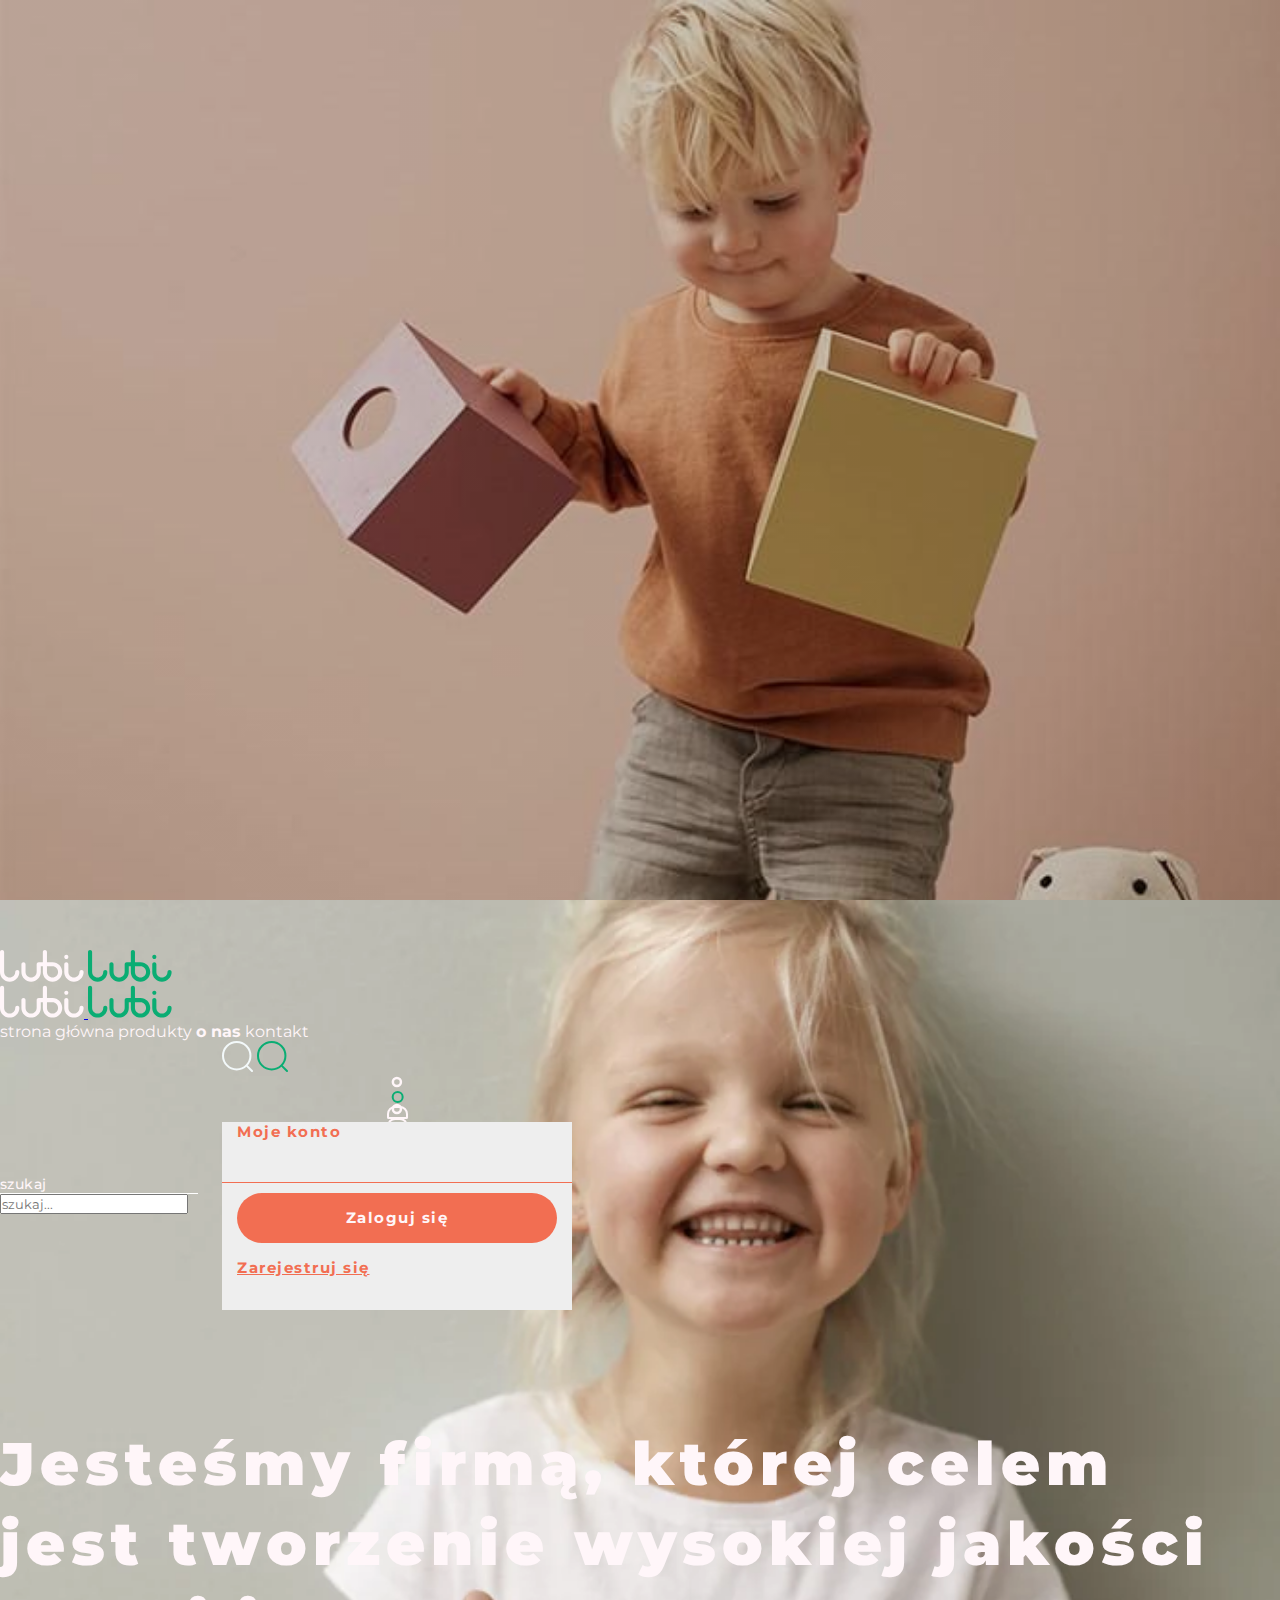
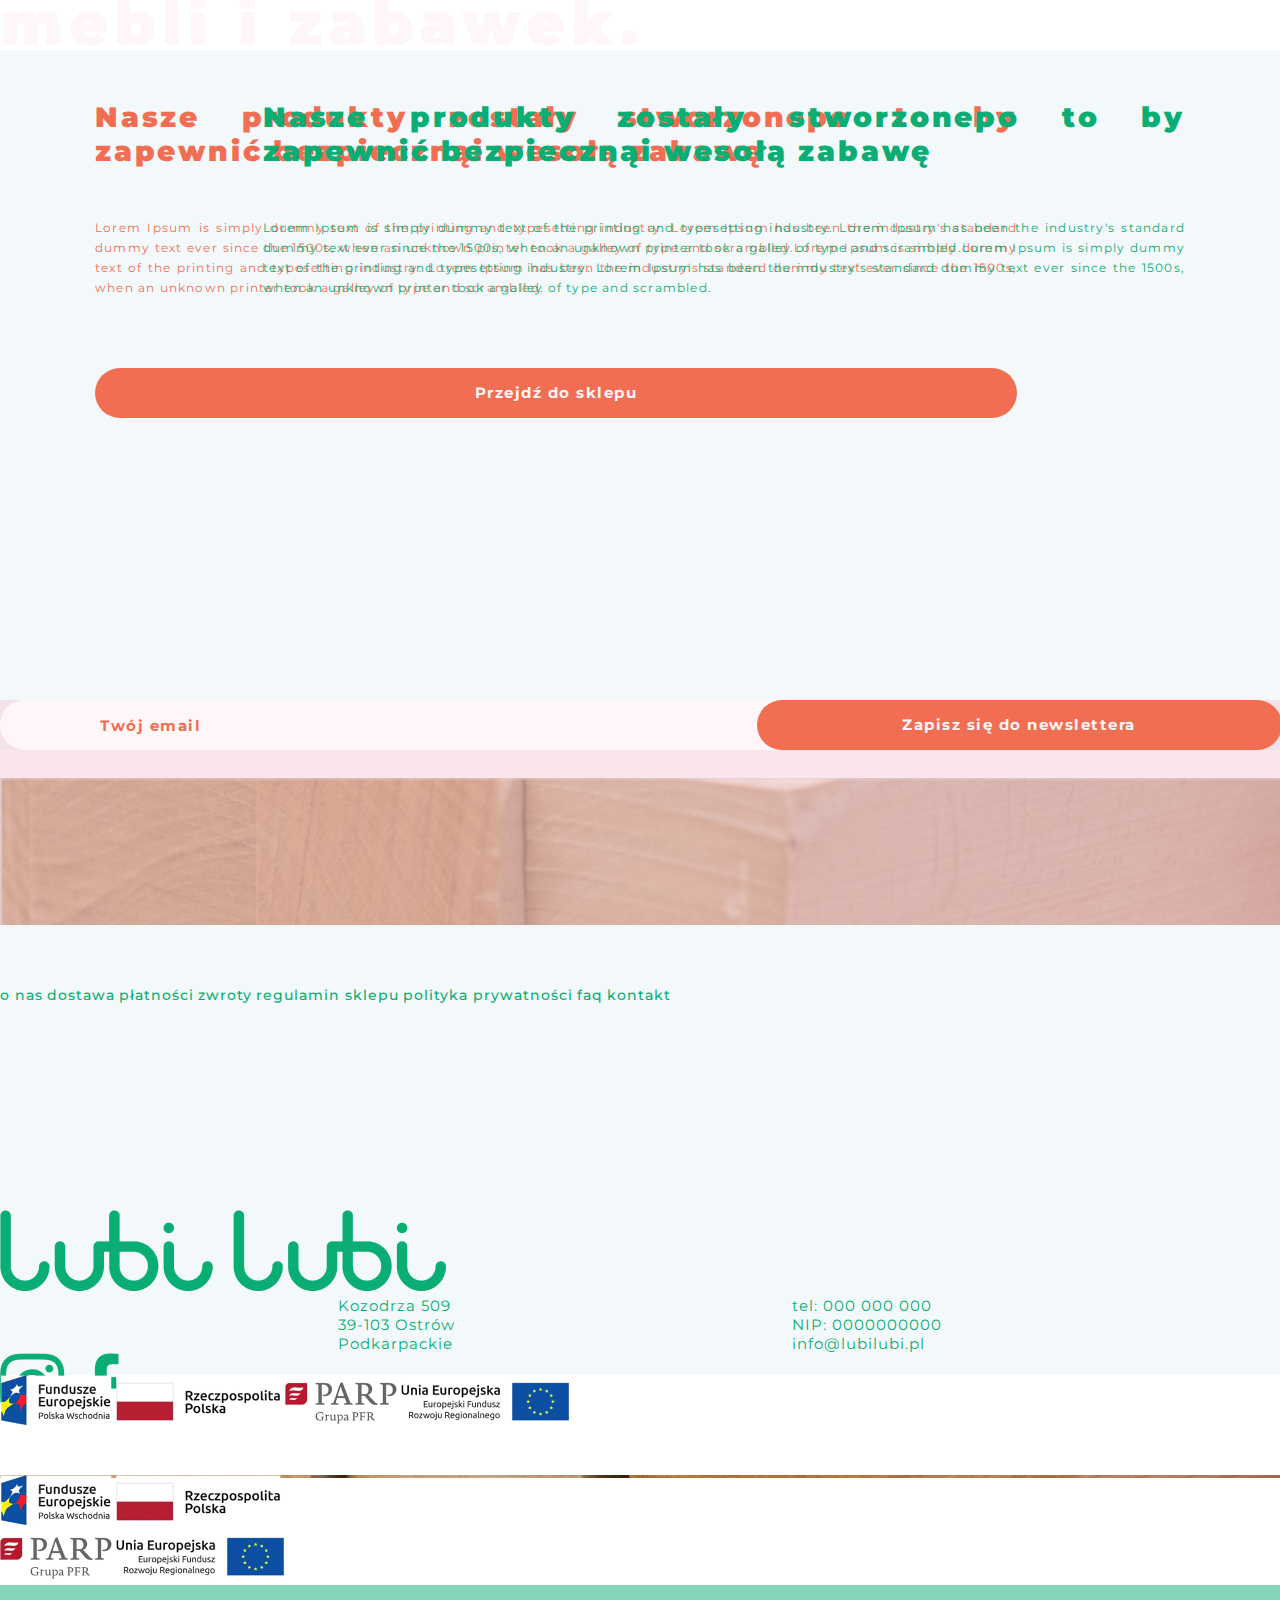
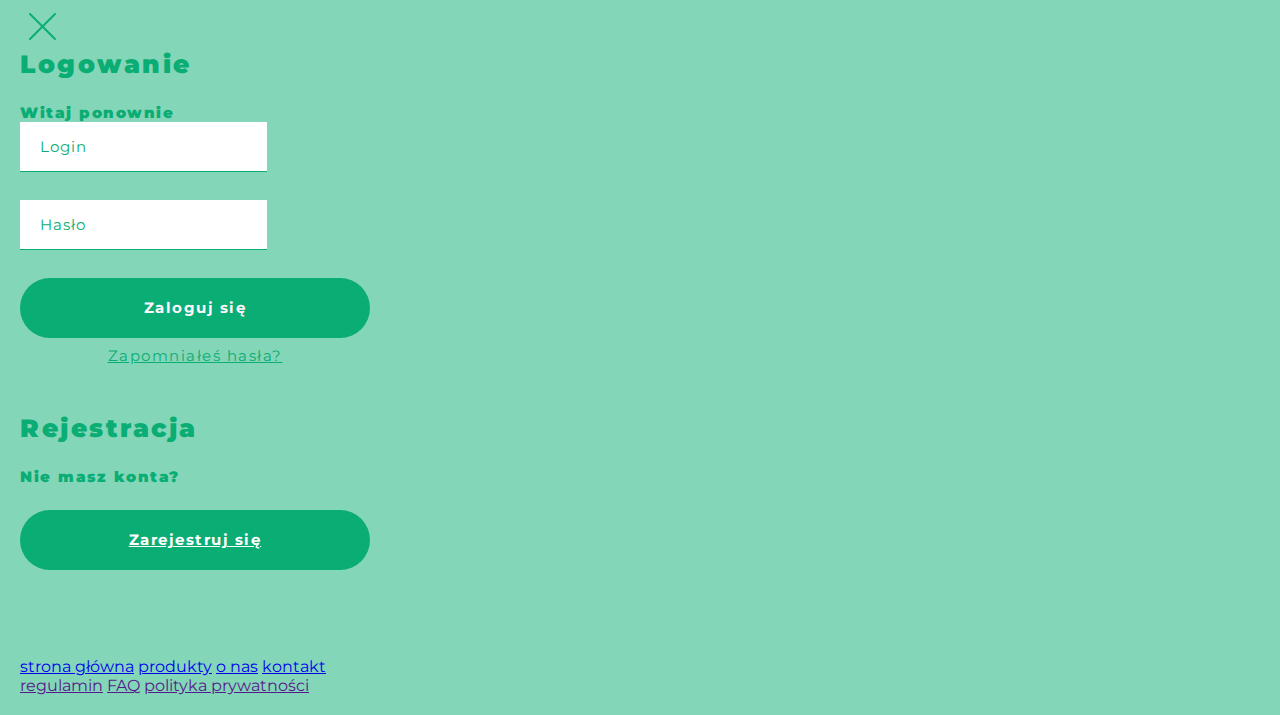
==== about.html @ 37d3e30c "desktop & mobile" ====
<!doctype html>
<html lang="en">
  <head>
    <meta charset="utf-8">
    <meta name="viewport" content="width=device-width, initial-scale=1">
    <title>Lubi Lubi o nas</title>
    <link href="https://cdn.jsdelivr.net/npm/bootstrap@5.3.1/dist/css/bootstrap.min.css" rel="stylesheet" integrity="sha384-4bw+/aepP/YC94hEpVNVgiZdgIC5+VKNBQNGCHeKRQN+PtmoHDEXuppvnDJzQIu9" crossorigin="anonymous">
    <link rel="stylesheet" href="./style.css">
</head>
  <body>
    
   
    <section data-hero-section-about class="hero-section hero-section-about">
      <div class="position-absolute shadow d-none"></div>
      <div class="container ">
        <div class="col-12">
          <nav class="d-flex justify-content-between align-items-start nav-visible">
            <div class="logo">
              <a href="/">
                <img data-logo-white-about src="./img/white_logo.svg" alt="">
                <img data-logo-green-about class="d-none" src="./img/logo.svg" alt="">
              </a>
              
            </div>
            <div class="d-none d-lg-flex justify-content-between align-items-center navigation-links-wrapper">
              <a href="./index.html" class="navigation-links">strona główna</a>
              <a href="./produkty.html" class="navigation-links">produkty</a>
              <a href="/" class="navigation-links active">o nas</a>
              <a href="./contact.html" class="navigation-links">kontakt</a>
            </div>
            <div class="search-bar d-flex">
                <input class="search-toolbar d-none d-lg-block" placeholder="szukaj" type="text">
                
                <div class="logo-wrapper d-flex align-items-center">
                  <div class="position-relative">
                  <img data-zoom-white class="d-flex d-lg-none" src="./img/zoom-white.svg" alt="">
                  <img class="d-none" data-zoom-green src="./img/zoom-green.svg" alt="">
                  <div data-overlay-circle class="position-absolute circle-icon-active-zoom d-none"></div>
                  </div>
                <div data-person-logo class="person-logo position-relative">
                  <img data-person-head-white src="./img/white-head.svg" alt="">
                  <img class="d-none" data-person-head-green src="./img/person-head.svg" alt="">
                  <div data-person-body-green  class="person-body"></div>
                  <div class="position-absolute account-wrapper-white about-setting d-none">
                    <div class="first-wrapper d-flex justify-content-center align-items-center w-100">
                    <a class="text-center" href="">Moje konto</a>
                  </div>
                    <div class="d-flex flex-column justify-content-center align-items-center sec-wrapper">
                    <button data-bs-toggle="modal" data-bs-target="#loginModal" class="green-btn w-75"><span class=" text-decoration-none" href="">Zaloguj się</a></button>
                    <a class="register text-decoration-none" href="./register.html">Zarejestruj się</a>
                    <img class="position-absolute triangle-img" src="./img/triangle_about.svg" alt="">
                    </div>
                  </div>
                
                
                </div>

                <div data-person-logo-close class="person-logo position-relative d-none">
                  <div class="position-absolute circle-icon-active"></div>
                  <img src="./img/white-head.svg" alt="">
                  <div class="person-body white"></div>
                </div>

                <div class="">
                  <a data-cart-white href="./cart.html"><img class="cart-logo" src="./img/white_cart.svg" alt=""></a>
                  <a class="d-none" data-cart-green href="./cart.html"><img class="cart-logo" src="./img/cart.svg" alt=""></a>

              </div>
              <div class=" d-flex d-lg-none flex-column h-100 justify-content-between align-items-start">
                <img data-hamburger-white data-menu-modal-btn class="hamburger-menu" src="./img/hamburger-white.svg" alt="">
                <img data-hamburger-green class="hamburger-menu d-none" src="./img/hamburger-green.svg" alt="">
                <img data-menu-modal-close class="d-none" src="./img/closebtn.svg" alt="">
              </div>
              </div>

            </div>
          </nav>
          
          <div data-search-bar-about class="d-none">
            <input placeholder="szukaj..." class="search-bar-click input-white" type="text">
            </div>

        </div>
        <div class="row">
        <div class="col-12">
          <div class="d-flex justify-content-center align-items-center about-hero-main">
            <h1>Jesteśmy firmą, której celem jest tworzenie wysokiej jakości mebli i zabawek.</h1>
          </div>
        </div>
      </div>
      </div>
    </section>



    <section class="about-us-section">
        <div class="container-fluid h-100 ">
           <div class="row h-100">
                <div class="col-12 col-lg-6 p-0 order-2">
                    <div class="img-wrapper-about"></div>
                </div>
                <div style=" background-color: #FFF6F9;" class="col-12 col-lg-6 p-0 order-1">
                    <div class="wrapper-padding">
                    <div class="img-wrapper-about-text">
                        <p class="big-text">Nasze produkty zostały stworzonepo to by zapewnić bezpiecznąi wesołą zabawę </p>
                        <p class="small-text">Lorem Ipsum is simply dummy text of the printing and typesetting industry. Lorem Ipsum has been the industry's standard dummy text ever since the 1500s, when an unknown printer took a galley of type and scrambled.Lorem Ipsum is simply dummy text of the printing and typesetting industry. Lorem Ipsum has been the industry's standard dummy text ever since the 1500s, when an unknown printer took a galley of type and scrambled.</p>
                        <button class="green-btn orange-btn">Przejdź do sklepu</button>
                    </div>
                </div>

                </div>
            </div>
        </div>
    </section> 

    <section class="about-us-section-two">
        <div class="container-fluid h-100 ">
           <div class="row h-100">
            <div style=" background-color: #F3F9FA;" class="col-12 col-lg-6 p-0">
                <div class="wrapper-padding">
                <div class="img-wrapper-about-text">
                    <p class="big-text">Nasze produkty zostały stworzonepo to by zapewnić bezpiecznąi wesołą zabawę </p>
                    <p class="small-text">Lorem Ipsum is simply dummy text of the printing and typesetting industry. Lorem Ipsum has been the industry's standard dummy text ever since the 1500s, when an unknown printer took a galley of type and scrambled.Lorem Ipsum is simply dummy text of the printing and typesetting industry. Lorem Ipsum has been the industry's standard dummy text ever since the 1500s, when an unknown printer took a galley of type and scrambled.</p>
                   
                </div>
            </div>

            </div>
                <div class="col-12 col-lg-6 p-0">
                    <div class="img-wrapper-about"></div>
                </div>
                
            </div>
        </div>
    </section>

    <section class="product-newsletter-section">
      <div class="container  h-100">
        <div class="row h-100">
              <div class="col-2 d-none d-lg-block"></div>
              <div class="col-12 col-lg-8  h-100">
                <div class="text-wrapper d-flex justify-content-center align-items-center h-100">
                  <div class="input-group">
                    <input type="text" class="form-control w-50" placeholder="Twój email">
                    <button class="green-btn w-50" type="button" id="button-addon2">Zapisz się do newslettera</button>
                  </div>
                </div>
                </div>
              <div class="col-2 d-none d-lg-block"></div>            
        </div>
      </div>
  </section>


  <footer class="footer-section">
    <div class="container">
      <div class="d-flex w-100 justify-content-between link-wrapper">
        <a class="footer-link" href="">o nas</a>
        <a class="footer-link" href="">dostawa</a>
        <a class="footer-link" href="">płatności</a>
        <a class="footer-link" href="">zwroty</a>
        <a class="footer-link" href="">regulamin sklepu</a>
        <a class="footer-link" href="">polityka prywatności</a>
        <a class="footer-link" href="">faq</a>
        <a class="footer-link" href="">kontakt</a>
      </div>

      <div class="row logo-wrapper-footer">
        <div class=" col-12 col-lg-6">
          <img src="./img/biglogo-1.png" alt="">
        </div>
        <div class="col-12 col-lg-6">

          <div class="d-flex align-items-center justify-content-between adress-logo-wrapper">
            <div class="address-wrapper">
              <div class="footer-section-address">
                <p class="m-0">Kozodrza 509</p>
                <p class="m-0">39-103 Ostrów</p>
                <p class="m-0">Podkarpackie</p>
              </div>

              <div class="footer-section-address">
                <p class="m-0">tel: 000 000 000</p>
                <p class="m-0">NIP: 0000000000</p>
                <p class="m-0">info@lubilubi.pl</p>
              </div>
            </div>

            <div class="facebook-wrapper d-flex justify-content-between">
              <img src="./img/instagram.png" alt="">
              <img src="./img/facebook.png" alt="">
            </div>
          </div>
        </div>
      </div>
    </div>
  </footer>

  <section class="sponsor-section d-none d-lg-block">
    <div class="container h-100">
      <div class="d-flex justify-content-between align-items-center h-100">

        <img src="./img/fepolska.png" alt="">
        <img src="./img/polska.png" alt="">
        <img src="./img/parp.png" alt="">
        <img src="./img/ue.png" alt="">

      </div>
    </div>
  </section>

  <section class="sponsor-mobile d-block d-lg-none">
    <div class="container">
    <div class="row">
      <div class="col-12">
        <div class="d-flex align-items-center justify-content-between mobile-sponsor-wrapper">
          <img src="./img/fepolska.png" alt="">
          <img src="./img/polska.png" alt="">
        </div>
      </div>
      <div class="col-12">
        <div class="d-flex align-items-center justify-content-between mobile-sponsor-wrapper">
          <img src="./img/parp.png" alt="">
          <img src="./img/ue.png" alt="">

        </div>
      </div>
    </div>
  </div>
  </section>


  <div class="modal fade modal-about-us" id="loginModal" tabindex="-1" aria-labelledby="loginModalLabel" aria-hidden="true">
    
    <div class="modal-dialog modal-dialog-centered modal-lg modal-fullscreen-sm-down">
      <div class="modal-content">
        <div class="modal-header border-none">
          <h5 class="modal-title" id="loginModalLabel"></h5>
          <span class="close-btn-modal" type="button" data-bs-dismiss="modal" aria-label="Close"><img src="./img/zoom.svg" alt=""></button>
        </div>
        <div class="d-flex justify-content-center w-100">
        <div style="width: 350px;" class="d-flex flex-column justify-content-center align-items-start modal-login-content">
          <p class="modal-login">Logowanie</p>
          <p class="hello-again">Witaj ponownie</p>
          <input class="input-contact w-100" type="text" placeholder="Login">
          <input class="input-contact w-100" type="password" placeholder="Hasło">
          <button style="height: 60px;" class="green-btn">Zaloguj się</button>
          <div class="forgot-wrapper">
            <a class="forgot-pass m-0 text-decoration-none" href="">Zapomniałeś hasła?</a>
          </div>

          <div class="register-wrapper w-100">
            <p class="modal-login">Rejestracja</p>
            <p class="hello-again m-0">Nie masz konta?</p>
            <button style="height: 60px;" class="green-btn w-100"><a class="text-decoration-none" href="./register.html">Zarejestruj się</a> </button>
          </div>
        </div>
        </div>
        
      </div>
    </div>
  </div>


  <div class="modal fade" id="menuModal" tabindex="-1" aria-labelledby="menuModalLabel" aria-hidden="true">
<div class="modal-dialog modal-fullscreen">
  <span data-close-trigger-btn data-bs-dismiss="modal" class="d-none"></span>
  <div class="modal-content">
   
    <div class="modal-body">
      <div class="menu-mobile-wrapper d-flex flex-column">
        <a class="menu-mobile-link" href="/index.html">strona główna</a>
        <a class="menu-mobile-link" href="./produkty.html">produkty</a>
        <a class="menu-mobile-link active" href="./about.html">o nas</a>
        <a class="menu-mobile-link" href="./contact.html">kontakt</a>
      </div>
      <div class="mobile-menu-footer d-flex flex-column">
        <a href="" class="mobile-footer-link">regulamin</a>
        <a href="" class="mobile-footer-link">FAQ</a>
        <a href="" class="mobile-footer-link">polityka prywatności</a>
      </div>
    </div>
   
  </div>
</div>
</div>
     
    <script src="https://cdn.jsdelivr.net/npm/bootstrap@5.3.1/dist/js/bootstrap.bundle.min.js" integrity="sha384-HwwvtgBNo3bZJJLYd8oVXjrBZt8cqVSpeBNS5n7C8IVInixGAoxmnlMuBnhbgrkm" crossorigin="anonymous"></script>
    <script src="./script.js"></script>
  </body>
</html>
---- style.css ----
@import url("https://fonts.googleapis.com/css2?family=Montserrat:ital,wght@0,200;0,300;0,400;0,500;0,600;0,700;0,800;0,900;1,100;1,200;1,300;1,400;1,500;1,600;1,700;1,800;1,900&display=swap");
* {
  box-sizing: border-box;
  margin: 0;
  padding: 0;
  font-family: "Montserrat", sans-serif;
}

.hero-section.hero-section-product {
  background-image: none;
  background-color: #f3f9fa;
  height: 80vh;
}

.hero-section.product-detail-hero {
  height: auto;
  background-image: none;
  background-color: #ffffff;
}

.hero-section.cart-section {
  background-color: #ffffff;
  background-image: none;
  height: auto;
}
.hero-section.cart-section .shopping-wrapper .border-shop {
  border-top: 1px solid #0aad73;
}
.hero-section.cart-section .shopping-wrapper .single-product-wrapper {
  margin-bottom: 30px;
}
.hero-section.cart-section .shopping-wrapper .border-bottom-clear {
  border-top: 1px solid #0aad73;
  margin: 0px 12px;
}
.hero-section.cart-section .shopping-wrapper .border-bottom-clear .clear-btn {
  color: #0aad73;
  font-family: Montserrat;
  font-size: 15px;
  font-style: normal;
  font-weight: 500;
  line-height: 25px; /* 166.667% */
  text-decoration-line: underline;
  margin-top: 10px;
  margin-bottom: 10px;
}
.hero-section.cart-section .shopping-wrapper .total-cash-wrapper {
  position: absolute;
  top: 0;
  right: 0;
}
.hero-section.cart-section .cart-wrapper {
  margin-top: 50px;
  margin-bottom: 80px;
}
.hero-section.cart-section .cart-wrapper .cart-wrapper-title {
  color: #0aad73;
  text-align: justify;
  font-family: Montserrat;
  font-size: 25px;
  font-style: normal;
  font-weight: 900;
  line-height: normal;
  letter-spacing: 2.5px;
  left: 21px;
  margin-bottom: 0px;
}
.hero-section.cart-section .cart-prod-wrapper {
  background-color: #f3f9fa;
}
.hero-section.cart-section .badge-wrapper .badge-new {
  width: 90px;
  height: 20px;
  background-color: #0aad73;
  top: 0;
  right: 0;
  border-radius: 10px 0px 0px 10px;
  display: flex;
  justify-content: center;
  align-items: center;
}
.hero-section.cart-section .badge-wrapper .badge-new span {
  color: #fff;
  text-align: right;
  font-family: Montserrat;
  font-size: 12px;
  font-style: normal;
  font-weight: 500;
  line-height: 20.608px; /* 171.735% */
  letter-spacing: 0.412px;
}
.hero-section.cart-section .cart-prod-desc {
  height: 100%;
  display: flex;
  align-items: end;
}
.hero-section.cart-section .cart-prod-desc .prod-title {
  color: #000;
  text-align: left;
  font-family: Montserrat;
  font-size: 20px;
  font-style: normal;
  font-weight: 700;
  line-height: 20.608px; /* 103.041% */
  letter-spacing: 0.412px;
  margin-bottom: 8px;
}
.hero-section.cart-section .cart-prod-desc .prod-desc {
  color: #000;
  font-family: Montserrat;
  font-size: 15px;
  font-style: normal;
  font-weight: 500;
  line-height: 20px; /* 133.333% */
  margin-bottom: 28px;
}
.hero-section.cart-section .cart-prod-desc .prod-sizing {
  color: #000;
  font-family: Montserrat;
  font-size: 12px;
  font-style: normal;
  font-weight: 500;
  line-height: 20px; /* 166.667% */
  margin-bottom: 8px;
}
.hero-section.cart-section .cart-prod-desc .prod-color {
  color: #000;
  font-family: Montserrat;
  font-size: 12px;
  font-style: normal;
  font-weight: 500;
  line-height: 20px; /* 166.667% */
  margin-bottom: 8px;
}
.hero-section.cart-section .cart-prod-desc .prod-quantity {
  color: #000;
  font-family: Montserrat;
  font-size: 12px;
  font-style: normal;
  font-weight: 500;
  line-height: 20px; /* 166.667% */
  margin-bottom: 0px;
}
.hero-section.cart-section .prod-price {
  color: #000;
  font-family: Montserrat;
  font-size: 28px;
  font-style: normal;
  font-weight: 700;
  line-height: 40px; /* 142.857% */
}
.hero-section.cart-section .prod-circle {
  width: 50px;
  height: 50px;
  padding: 15px 10px;
  border: 2px solid #0aad73;
  border-radius: 50%;
  display: flex;
  align-items: center;
  justify-content: center;
  margin: 1px;
  color: #0aad73;
  text-align: justify;
  font-family: Montserrat;
  font-size: 15px;
  font-style: normal;
  font-weight: 700;
  line-height: 20px; /* 133.333% */
  letter-spacing: 1.5px;
  transition: 0.4s;
}
.hero-section.cart-section .prod-circle:hover {
  background-color: #d6ebed;
}
.hero-section.cart-section .prod-circle:nth-of-type(2):hover {
  background-color: transparent;
}

.check-wrapper .check-wrapper-text {
  color: #000;
  font-family: Montserrat;
  font-size: 15px;
  font-style: normal;
  font-weight: 500;
  line-height: 20px; /* 133.333% */
  margin-top: 10px;
  margin-bottom: 10px;
}
.check-wrapper .bold {
  font-weight: 700;
}
.check-wrapper .check-wrapper-top {
  border-bottom: 1px solid #000;
}
.check-wrapper .promo-code-wrapper {
  background-color: #f3f9fa;
  margin-top: 10px;
  height: 60px;
}
.check-wrapper .promo-code-wrapper input {
  background-color: transparent;
  border: none;
  outline: none;
  color: #000;
  font-family: Montserrat;
  font-size: 15px;
  font-style: normal;
  font-weight: 500;
  line-height: 20px; /* 133.333% */
}
.check-wrapper .promo-code-wrapper input::-moz-placeholder {
  color: #000;
  font-family: Montserrat;
  font-size: 15px;
  font-style: normal;
  font-weight: 500;
  line-height: 20px; /* 133.333% */
}
.check-wrapper .promo-code-wrapper input::placeholder {
  color: #000;
  font-family: Montserrat;
  font-size: 15px;
  font-style: normal;
  font-weight: 500;
  line-height: 20px; /* 133.333% */
}
.check-wrapper .btn-wrapper {
  margin-top: 40px;
}

.hero-section.hero-section-register {
  background-image: none;
  height: 85vh;
}
.hero-section.hero-section-register .make-account-wrapper {
  margin-top: 50px;
}
.hero-section.hero-section-register .make-account-wrapper .make-account-title {
  color: #0aad73;
  text-align: justify;
  font-family: Montserrat;
  font-size: 25px;
  font-style: normal;
  font-weight: 900;
  line-height: normal;
  letter-spacing: 2.5px;
  margin-left: 23px;
}
.hero-section.hero-section-register .make-account-wrapper .input-contact {
  margin-bottom: 28px;
  padding: 15px 20px;
  border-bottom: 1px solid #0aad73 !important;
  outline: none;
  border: none;
  color: #0aad73;
  text-align: left;
  font-family: Montserrat;
  font-size: 15px;
  font-style: normal;
  font-weight: 400;
  line-height: 19.097px; /* 127.316% */
  letter-spacing: 1px;
}
.hero-section.hero-section-register .make-account-wrapper .input-contact::-moz-placeholder {
  color: #0aad73;
  text-align: left;
  font-family: Montserrat;
  font-size: 15px;
  font-style: normal;
  font-weight: 400;
  line-height: 19.097px; /* 127.316% */
  letter-spacing: 1px;
}
.hero-section.hero-section-register .make-account-wrapper .input-contact::placeholder {
  color: #0aad73;
  text-align: left;
  font-family: Montserrat;
  font-size: 15px;
  font-style: normal;
  font-weight: 400;
  line-height: 19.097px; /* 127.316% */
  letter-spacing: 1px;
}
.hero-section.hero-section-register .make-account-wrapper .form-section {
  margin-top: 40px;
}
.hero-section.hero-section-register .make-account-wrapper .form-section .save-account {
  top: 20px;
  margin-bottom: 66px;
}
.hero-section.hero-section-register .make-account-wrapper .form-section .form-check-border {
  border-bottom: 1px solid #0aad73;
  padding-bottom: 10px;
}
.hero-section.hero-section-register .make-account-wrapper .form-section .form-check {
  margin-bottom: 28px;
}
.hero-section.hero-section-register .make-account-wrapper .form-section .form-check .form-check-label {
  color: #000;
  text-align: justify;
  font-family: Montserrat;
  font-size: 12px;
  font-style: normal;
  font-weight: 400;
  line-height: 15px; /* 125% */
  letter-spacing: 1px;
}
.hero-section.hero-section-register .make-account-wrapper .form-section .form-check .form-check-label small {
  color: #000;
  font-family: Montserrat;
  font-size: 8px;
  font-style: normal;
  font-weight: 400;
  line-height: 15px;
  letter-spacing: 1px;
}
.hero-section.hero-section-register .make-account-wrapper .form-section .form-check-input[type=checkbox] {
  border-radius: 0px;
  border: 1px solid #0aad73;
}
.hero-section.hero-section-register .make-account-wrapper .form-section .form-check-input:checked {
  background-color: #0aad73;
  border: 1px solid #0aad73;
}

.hero-section.hero-section-contact {
  background-image: none;
  background-color: #0aad73;
  height: 80vh;
}
.hero-section.hero-section-contact .faces-left {
  top: 30%;
}
.hero-section.hero-section-contact .faces-right {
  right: 0%;
  top: 15%;
}
.hero-section.hero-section-contact .hero-text-h1-contact {
  color: #d6ebed;
  font-family: Montserrat;
  font-size: 80px;
  font-style: normal;
  font-weight: 900;
  line-height: 40px;
  letter-spacing: 8px;
  position: absolute;
  top: 40%;
  left: 50%;
  transform: translate(-50%, -50%);
}
.hero-section.hero-section-contact .navigation-links-wrapper a {
  color: #fff6f9;
}
.hero-section.hero-section-contact .search-bar .search-toolbar {
  color: #fff6f9;
  border-bottom: 1px solid white;
}
.hero-section.hero-section-contact .search-bar .search-toolbar::-moz-placeholder {
  color: #fff6f9;
}
.hero-section.hero-section-contact .search-bar .search-toolbar::placeholder {
  color: #fff6f9;
}
.hero-section.hero-section-contact .search-bar .logo-wrapper .person-logo {
  gap: 3.231px;
}
.hero-section.hero-section-contact .search-bar .logo-wrapper .person-logo .person-body {
  width: 21px;
  height: 12.115px;
  flex-shrink: 0;
  border-radius: 8.077px 8.077px 1.615px 1.615px;
  border: 2.5px solid #fff6f9;
}

.hero-section.hero-section-about {
  background: linear-gradient(0deg, rgba(0, 0, 0, 0.2) 0%, rgba(0, 0, 0, 0.2) 100%), url(./img/about-us-hero.jpg), lightgray 0px -11.015px/100% 160.586% no-repeat;
  background-size: cover;
}
.hero-section.hero-section-about .navigation-links-wrapper a {
  color: #fff6f9;
}
.hero-section.hero-section-about .about-hero-main {
  margin-top: 210px;
}
.hero-section.hero-section-about .about-hero-main h1 {
  color: #fff6f9;
  font-family: Montserrat;
  font-size: 60px;
  font-style: normal;
  font-weight: 900;
  line-height: 80px; /* 133.333% */
  letter-spacing: 6px;
}
.hero-section.hero-section-about .search-bar .search-toolbar {
  color: #fff6f9;
  border-bottom: 1px solid white;
}
.hero-section.hero-section-about .search-bar .search-toolbar::-moz-placeholder {
  color: #fff6f9;
}
.hero-section.hero-section-about .search-bar .search-toolbar::placeholder {
  color: #fff6f9;
}
.hero-section.hero-section-about .search-bar .logo-wrapper .person-logo .person-body {
  border: 2.5px solid #fff6f9;
}

.hero-section-product .hero-section-wrapper-product {
  margin-top: 114px;
}
.hero-section-product .hero-section-wrapper-product .hero-text-h1-product {
  color: #0aad73;
  font-family: Montserrat;
  font-size: 40px;
  font-style: normal;
  font-weight: 900;
  line-height: normal;
  letter-spacing: 4px;
}
.hero-section-product .hero-section-wrapper-product .hero-text-p-product {
  color: #0aad73;
  text-align: justify;
  font-family: Montserrat;
  font-size: 12px;
  font-style: normal;
  font-weight: 400;
  line-height: 20px; /* 166.667% */
  letter-spacing: 1.2px;
  margin-top: 60px;
  width: 540px;
}
.hero-section-product .product-hero-img-wrapper {
  margin-top: 80px;
}

.hero-section {
  padding: 50px 0px;
  height: 100vh;
  background-image: url(./img/hero.png);
  background-size: cover;
}
.hero-section .navigation-links-wrapper {
  width: 617px;
}
.hero-section .navigation-links-wrapper .navigation-links {
  color: #0aad73;
  text-decoration: none;
  cursor: pointer;
}
.hero-section .navigation-links-wrapper .active {
  font-weight: bold;
}
.hero-section .search-bar {
  display: flex;
  align-items: flex-end;
  gap: 24px;
}
.hero-section .search-bar .search-toolbar {
  border: none;
  border-bottom: 1px solid #0aad73;
  outline: none;
  font-size: 14px;
  color: #0aad73;
  font-weight: 500;
  background-color: transparent;
}
.hero-section .search-bar .search-toolbar::-moz-placeholder {
  color: #0aad73;
  text-align: left;
  font-size: 14px;
  font-style: normal;
  font-weight: 500;
  line-height: 19.097px; /* 136.41% */
  letter-spacing: 0.382px;
}
.hero-section .search-bar .search-toolbar::placeholder {
  color: #0aad73;
  text-align: left;
  font-size: 14px;
  font-style: normal;
  font-weight: 500;
  line-height: 19.097px; /* 136.41% */
  letter-spacing: 0.382px;
}
.hero-section .hero-section-wrapper {
  margin-top: 136px;
}
.hero-section .hero-section-wrapper .hero-text-h1 {
  color: #0aad73;
  font-family: Montserrat;
  font-size: 50px;
  font-style: normal;
  font-weight: 900;
  line-height: normal;
  letter-spacing: 5px;
  width: 601px;
}
.hero-section .hero-section-wrapper .benefits-wrapper {
  margin-top: 64px;
}
.hero-section .hero-section-wrapper .benefits-wrapper .single-wrapper {
  width: 255px;
}
.hero-section .hero-section-wrapper .benefits-wrapper .benefits-title {
  color: #0aad73;
  text-align: justify;
  font-family: Montserrat;
  font-size: 12px;
  font-style: normal;
  font-weight: 700;
  line-height: 20px; /* 166.667% */
  letter-spacing: 1.2px;
  margin-top: 21px;
  margin-bottom: 0px;
}
.hero-section .hero-section-wrapper .benefits-wrapper .benefits-subtitle {
  color: #0aad73;
  text-align: justify;
  font-family: Montserrat;
  font-size: 12px;
  font-style: normal;
  font-weight: 400;
  line-height: 20px; /* 166.667% */
  letter-spacing: 1.2px;
}

.logo-wrapper {
  gap: 28px;
}
.logo-wrapper .person-logo {
  display: flex;
  height: 24px;
  flex-direction: column;
  align-items: center;
  gap: 3.231px;
  cursor: pointer;
}
.logo-wrapper .person-logo .person-body {
  width: 21px;
  height: 12.115px;
  flex-shrink: 0;
  border-radius: 8.077px 8.077px 1.615px 1.615px;
  border: 2.5px solid #0aad73;
}
.logo-wrapper .cart-logo {
  cursor: pointer;
  height: 31px;
}
.logo-wrapper .circle-icon {
  position: absolute;
  width: 16px;
  height: 16px;
  border-radius: 50%;
  background-color: #f26e52;
  right: 7.4%;
  top: 7.4%;
  display: flex;
  justify-content: center;
  align-items: center;
}
.logo-wrapper .circle-icon p {
  margin: 0;
  color: #fff;
  text-align: center;
  font-size: 9.143px;
  font-style: normal;
  font-weight: 700;
  line-height: 15.701px; /* 171.735% */
  letter-spacing: 0.314px;
}

.homepage-product {
  margin-top: 64px;
}
.homepage-product .product-wrapper-two {
  margin-top: 64px;
}
.homepage-product .product-wrapper-two .our-products-wrapper {
  padding: 50px 95px;
  display: flex;
  flex-direction: column;
  align-items: flex-start;
}
.homepage-product .product-wrapper-two .our-products-wrapper .our-prod-text {
  color: #f26e52;
  text-align: justify;
  font-family: Montserrat;
  font-size: 30px;
  font-style: normal;
  font-weight: 900;
  line-height: normal;
  letter-spacing: 3px;
  margin-bottom: 39px;
}
.homepage-product .product-wrapper-two .our-products-wrapper .our-prod-small {
  color: #000;
  text-align: justify;
  font-family: Montserrat;
  font-size: 12px;
  font-style: normal;
  font-weight: 400;
  line-height: 20px; /* 166.667% */
  letter-spacing: 1.2px;
}
.homepage-product .product-wrapper-two .our-products-wrapper .btn-wrapper {
  margin-top: 77px;
}
.homepage-product .product-wrapper-two .our-products-wrapper .btn-wrapper .btn-custom {
  width: 100%;
  border-radius: 46px;
  background: #f26e52;
  height: 50px;
  border: none;
  padding: 15px 10px;
  color: #fff6f9;
  font-family: Montserrat;
  font-size: 15px;
  font-style: normal;
  font-weight: 700;
  line-height: 20px; /* 133.333% */
  letter-spacing: 1.5px;
  text-align: center;
  transition: 0.4s;
}
.homepage-product .product-wrapper-two .our-products-wrapper .btn-wrapper .btn-custom:hover {
  color: #f26e52;
  border: 1px solid #f26e52;
  background-color: #fff;
}
.homepage-product .card-product-big {
  height: 636px;
  padding-right: 30px !important;
}
.homepage-product .card-product-big .img-wrapper .product-img {
  width: 100%;
  height: 578.29px;
  -o-object-fit: cover;
     object-fit: cover;
}
.homepage-product .card-product-small {
  height: 305px;
}
.homepage-product .card-product-small .small-prod-wrapper {
  background: #fff6f9;
  width: 100%;
  height: 255px;
}
.homepage-product .card-product-small .small-prod-wrapper .new-badge {
  height: 21px;
}
.homepage-product .card-product-small .small-prod-wrapper .img-prod {
  height: 234px;
  width: 100%;
}
.homepage-product .card-footer-product .product-title {
  color: #000;
  font-family: Montserrat;
  font-size: 15px;
  font-style: normal;
  font-weight: 700;
  line-height: 20.608px; /* 137.388% */
  letter-spacing: 0.412px;
  margin-bottom: 8px;
  margin-top: 8px;
}
.homepage-product .card-footer-product .product-price {
  color: #000;
  text-align: left;
  font-family: Montserrat;
  font-size: 15px;
  font-style: normal;
  font-weight: 500;
  line-height: 20.608px; /* 137.388% */
  letter-spacing: 0.412px;
}

.newsletter-section {
  margin-top: 64px;
  height: 450px;
  background-image: url(./img/child-section-newsletter.png);
  background-position-y: -318px;
  background-size: cover;
  display: flex;
  justify-content: center;
  align-items: center;
  background-repeat: no-repeat;
}
.newsletter-section .input-wrapper {
  padding-right: 95px !important;
  padding-left: 95px !important;
}
.newsletter-section .input-wrapper input {
  height: 50px;
  border-radius: 128px !important;
  background: #f3f9fa;
  outline: none;
  border: none;
  padding-left: 100px;
  color: #0aad73;
  text-align: justify;
  font-family: Montserrat;
  font-size: 15px;
  font-style: normal;
  font-weight: 700;
  line-height: 20px; /* 133.333% */
  letter-spacing: 1.5px;
  padding-right: 41%;
}
.newsletter-section .input-wrapper input::-moz-placeholder {
  color: #0aad73;
  text-align: justify;
  font-family: Montserrat;
  font-size: 15px;
  font-style: normal;
  font-weight: 700;
  line-height: 20px; /* 133.333% */
  letter-spacing: 1.5px;
}
.newsletter-section .input-wrapper input::placeholder {
  color: #0aad73;
  text-align: justify;
  font-family: Montserrat;
  font-size: 15px;
  font-style: normal;
  font-weight: 700;
  line-height: 20px; /* 133.333% */
  letter-spacing: 1.5px;
}
.newsletter-section .input-wrapper .green-btn {
  width: 41%;
  border-radius: 46px !important;
  background: #0aad73;
  height: 50px;
  border: none;
  padding: 15px 10px;
  color: #fff6f9;
  font-family: Montserrat;
  font-size: 15px;
  font-style: normal;
  font-weight: 700;
  line-height: 20px; /* 133.333% */
  letter-spacing: 1.5px;
  text-align: center;
  position: absolute;
  right: -1.5px;
  z-index: 100;
  transition: 0.4s;
}

.expirience-section {
  display: flex;
  height: 450px;
  justify-content: center;
  align-items: center;
  gap: 122px;
  background-color: #f3f9fa;
  padding-left: 220px;
}
.expirience-section .expirience-text {
  display: flex;
  justify-content: start;
  align-items: start;
  flex-direction: column;
  padding-right: 122px !important;
}
.expirience-section .expirience-text .exp-title {
  color: #0aad73;
  font-family: Montserrat;
  font-size: 30px;
  font-style: normal;
  font-weight: 900;
  line-height: normal;
  letter-spacing: 3px;
  margin-bottom: 36px;
}
.expirience-section .expirience-text .exp-small {
  color: #0aad73;
  text-align: justify;
  font-family: Montserrat;
  font-size: 12px;
  font-style: normal;
  font-weight: 400;
  line-height: 20px; /* 166.667% */
  letter-spacing: 1.2px;
  margin-bottom: 36px;
}

.question-section {
  background-color: #fff6f9;
  height: 255px;
}
.question-section .container {
  display: flex;
  justify-content: center;
  align-items: center;
}
.question-section .question-title {
  color: #f26e52;
  text-align: justify;
  font-family: Montserrat;
  font-size: 30px;
  font-style: normal;
  font-weight: 900;
  line-height: 0px; /* 0% */
  letter-spacing: 3px;
  margin-bottom: 60px;
}
.question-section .exp-title {
  color: #f26e52;
  text-align: justify;
  font-family: Montserrat;
  font-size: 30px;
  font-style: normal;
  font-weight: 900;
  line-height: 0px; /* 0% */
  letter-spacing: 3px;
  margin-bottom: 60px;
}
.question-section .small-exp {
  color: #f26e52;
  text-align: justify;
  font-family: Montserrat;
  font-size: 15px;
  font-style: normal;
  font-weight: 400;
  line-height: normal;
  letter-spacing: 1.5px;
}
.question-section .border-box {
  padding: 10px;
  height: 38px;
}
.question-section .border-box.one {
  border-left: 1px solid #f26e52;
}

.footer-section {
  background-color: #f3f9fa;
  height: 450px;
}
.footer-section .link-wrapper {
  padding-top: 60px;
}
.footer-section .link-wrapper .footer-link {
  color: #0aad73;
  text-align: center;
  font-family: Montserrat;
  font-size: 14px;
  font-style: normal;
  font-weight: 500;
  line-height: 19.097px; /* 136.41% */
  letter-spacing: 1px;
  text-decoration: none;
  transition: 0.4;
}
.footer-section .link-wrapper .footer-link:hover {
  text-decoration: underline;
  font-weight: 700;
}
.footer-section .logo-wrapper-footer {
  margin-top: 205px;
}
.footer-section .logo-wrapper-footer .facebook-wrapper {
  width: 160px;
}
.footer-section .logo-wrapper-footer .footer-section-address {
  color: #0aad73;
  font-family: Montserrat;
  font-size: 15px;
  font-style: normal;
  font-weight: 400;
  line-height: 19.097px; /* 127.316% */
  letter-spacing: 1px;
}

.sponsor-section {
  height: 100px;
  background: #fff;
}

.filter-section {
  height: 20vh;
}
.filter-section .selctor-wrapper .dropdown button {
  background: #f3f9fa;
  color: #0aad73;
  text-align: justify;
  font-family: Montserrat;
  font-size: 15px;
  font-style: normal;
  font-weight: 700;
  line-height: 20px; /* 133.333% */
  letter-spacing: 1.5px;
  padding: 15px 20px;
  width: 100%;
  border: none;
}
.filter-section .selctor-wrapper .dropdown button::after {
  display: none;
}
.filter-section .selctor-wrapper .dropdown .dropdown-menu {
  width: 100%;
  padding: 0;
  border: none;
  background: #f3f9fa;
  top: -2px !important;
  transform: translate(0px, 52px) !important;
}
.filter-section .selctor-wrapper .dropdown .dropdown-menu a {
  background: #f3f9fa;
  padding: 15px 20px;
  border-top: 1px solid #0aad73;
  color: #0aad73;
  font-size: 15px;
  font-style: normal;
  letter-spacing: 1px;
  transition: 0.3s;
}
.filter-section .selctor-wrapper .dropdown .dropdown-menu a:hover {
  background: #0aad73;
  color: #f3f9fa;
}
.filter-section .selctor-wrapper .img-arrow {
  position: absolute;
  right: 10%;
  top: 40%;
  cursor: pointer;
  transition: 0.3s;
}

.products-wrapper-section .single-product-wrapper {
  height: 450px;
  position: relative;
}
.products-wrapper-section .single-product-wrapper .img-prod-wrapper {
  background-image: url(./img/prod2.png);
  background-size: cover;
  background-color: #fff6f9;
  height: 400px;
  background-position: top;
}
.products-wrapper-section .single-product-wrapper .img-prod-wrapper:hover {
  background-image: url(./img/product-childern-hover.png);
  background-size: cover;
  background-position: center;
  height: 400px;
  z-index: 100;
}
.products-wrapper-section .single-product-wrapper .card-footer-product .product-title {
  color: #000;
  font-family: Montserrat;
  font-size: 15px;
  font-style: normal;
  font-weight: 700;
  line-height: 20.608px; /* 137.388% */
  letter-spacing: 0.412px;
  margin-bottom: 8px;
  margin-top: 8px;
}
.products-wrapper-section .single-product-wrapper .card-footer-product .product-price {
  color: #000;
  text-align: left;
  font-family: Montserrat;
  font-size: 15px;
  font-style: normal;
  font-weight: 500;
  line-height: 20.608px; /* 137.388% */
  letter-spacing: 0.412px;
}
.products-wrapper-section .badge-new {
  width: 90px;
  height: 20px;
  background-color: #f26e52;
  top: 0;
  right: 0;
  border-radius: 10px 0px 0px 10px;
  display: flex;
  justify-content: center;
  align-items: center;
}
.products-wrapper-section .badge-new .new-text {
  color: #fff;
  font-size: 12px;
  font-style: normal;
  font-weight: 500;
  line-height: 20.608px; /* 171.735% */
  letter-spacing: 0.412px;
}
.products-wrapper-section .single-product-wrapper.left {
  padding-left: 0px;
  margin-right: 30px;
  margin-bottom: 40px;
}
.products-wrapper-section .single-product-wrapper.center {
  margin-right: 30px;
  margin-bottom: 40px;
}
.products-wrapper-section .single-product-wrapper.right {
  margin-bottom: 40px;
}

.show-more-section {
  margin: 64px 0px;
}
.show-more-section .show-more-text {
  color: #000;
  text-align: center;
  font-family: Montserrat;
  font-size: 15px;
  font-style: normal;
  font-weight: 500;
  line-height: 18px; /* 120% */
  letter-spacing: 1.5px;
  margin-bottom: 28px;
}

.product-newsletter-section {
  height: 225px;
  background-color: rgba(245, 204, 217, 0.5019607843);
}
.product-newsletter-section .input-group input {
  height: 50px;
  border-radius: 128px !important;
  background: #fff6f9;
  outline: none;
  border: none;
  padding-left: 100px;
  color: #f26e52;
  text-align: justify;
  font-family: Montserrat;
  font-size: 15px;
  font-style: normal;
  font-weight: 700;
  line-height: 20px; /* 133.333% */
  letter-spacing: 1.5px;
  padding-right: 41%;
}
.product-newsletter-section .input-group input::-moz-placeholder {
  color: #f26e52;
  text-align: justify;
  font-family: Montserrat;
  font-size: 15px;
  font-style: normal;
  font-weight: 700;
  line-height: 20px; /* 133.333% */
  letter-spacing: 1.5px;
}
.product-newsletter-section .input-group input::placeholder {
  color: #f26e52;
  text-align: justify;
  font-family: Montserrat;
  font-size: 15px;
  font-style: normal;
  font-weight: 700;
  line-height: 20px; /* 133.333% */
  letter-spacing: 1.5px;
}
.product-newsletter-section .input-group .green-btn {
  width: 41%;
  border-radius: 46px !important;
  background: #f26e52;
  height: 50px;
  border: none;
  padding: 15px 10px;
  color: #fff6f9;
  font-family: Montserrat;
  font-size: 15px;
  font-style: normal;
  font-weight: 700;
  line-height: 20px; /* 133.333% */
  letter-spacing: 1.5px;
  text-align: center;
  position: absolute;
  right: -1.5px;
  z-index: 100;
}

.product-newsletter-section.detail-product {
  background: #d6ebed;
}
.product-newsletter-section.detail-product input {
  background-color: #f3f9fa;
  color: #0aad73;
}
.product-newsletter-section.detail-product input::-moz-placeholder {
  color: #0aad73;
}
.product-newsletter-section.detail-product input::placeholder {
  color: #0aad73;
}
.product-newsletter-section.detail-product .green-btn {
  background-color: #0aad73;
}

.about-us-section {
  height: 700px;
}
.about-us-section .img-wrapper-about {
  background: url(./img/about-us-girl.png), lightgray 50%/cover no-repeat;
  height: 700px;
  background-repeat: no-repeat;
  background-size: cover;
}
.about-us-section .wrapper-padding {
  margin-right: 168px;
  margin-top: 50px;
  margin-bottom: 28px;
}
.about-us-section .wrapper-padding .img-wrapper-about-text {
  height: 700px;
  padding: 50px 95px;
}
.about-us-section .wrapper-padding .img-wrapper-about-text .big-text {
  color: #f26e52;
  text-align: justify;
  font-family: Montserrat;
  font-size: 28px;
  font-style: normal;
  font-weight: 900;
  line-height: normal;
  letter-spacing: 2.8px;
}
.about-us-section .wrapper-padding .img-wrapper-about-text .small-text {
  margin-top: 50px;
  color: #f26e52;
  text-align: justify;
  font-family: Montserrat;
  font-size: 12px;
  font-style: normal;
  font-weight: 400;
  line-height: 20px; /* 166.667% */
  letter-spacing: 1.2px;
}
.about-us-section .wrapper-padding .orange-btn {
  background-color: #f26e52;
  margin-top: 70px;
}

.about-us-section-two {
  height: 700px;
}
.about-us-section-two .img-wrapper-about {
  background: url(./img/about-us-desk.png), lightgray 50%;
  height: 700px;
  background-repeat: no-repeat;
  background-size: cover;
}
.about-us-section-two .wrapper-padding {
  margin-left: 168px;
  margin-top: 50px;
  margin-bottom: 28px;
}
.about-us-section-two .wrapper-padding .img-wrapper-about-text {
  height: 700px;
  padding: 50px 95px;
}
.about-us-section-two .wrapper-padding .img-wrapper-about-text .big-text {
  color: #0aad73;
  text-align: justify;
  font-family: Montserrat;
  font-size: 28px;
  font-style: normal;
  font-weight: 900;
  line-height: normal;
  letter-spacing: 2.8px;
}
.about-us-section-two .wrapper-padding .img-wrapper-about-text .small-text {
  margin-top: 50px;
  color: #0aad73;
  text-align: justify;
  font-family: Montserrat;
  font-size: 12px;
  font-style: normal;
  font-weight: 400;
  line-height: 20px; /* 166.667% */
  letter-spacing: 1.2px;
}

.white-space {
  height: 20vh;
  background-color: #ffffff;
  width: 100%;
}

.contact-form .got-question {
  color: #0aad73;
  text-align: justify;
  font-family: Montserrat;
  font-size: 60px;
  font-style: normal;
  font-weight: 900;
  line-height: normal;
  letter-spacing: 6px;
  margin-bottom: 55px;
}
.contact-form .got-question-small {
  color: #000;
  text-align: justify;
  font-family: Montserrat;
  font-size: 15px;
  font-style: normal;
  font-weight: 400;
  line-height: 25px; /* 166.667% */
  letter-spacing: 1px;
  max-width: 540px;
}
.contact-form .input-contact {
  margin-bottom: 28px;
  padding: 15px 20px;
  border-bottom: 1px solid #0aad73 !important;
  outline: none;
  border: none;
  color: #000;
  text-align: left;
  font-family: Montserrat;
  font-size: 15px;
  font-style: normal;
  font-weight: 400;
  line-height: 19.097px; /* 127.316% */
  letter-spacing: 1px;
}
.contact-form .input-contact::-moz-placeholder {
  color: #000;
  text-align: left;
  font-family: Montserrat;
  font-size: 15px;
  font-style: normal;
  font-weight: 400;
  line-height: 19.097px; /* 127.316% */
  letter-spacing: 1px;
}
.contact-form .input-contact::placeholder {
  color: #000;
  text-align: left;
  font-family: Montserrat;
  font-size: 15px;
  font-style: normal;
  font-weight: 400;
  line-height: 19.097px; /* 127.316% */
  letter-spacing: 1px;
}
.contact-form .label-upload {
  border-radius: 46px;
  background: #0aad73;
  padding: 10px;
  top: 0%;
  right: 0%;
  width: 25%;
  display: flex;
  justify-content: center;
  align-items: center;
  cursor: pointer;
}
.contact-form .label-upload span {
  color: #f3f9fa;
  text-align: justify;
  font-family: Montserrat;
  font-size: 15px;
  font-style: normal;
  font-weight: 700;
  line-height: 20px; /* 133.333% */
  letter-spacing: 1.5px;
}
.contact-form textarea {
  border: 1px solid #0aad73;
  padding: 15px 20px;
  outline: none;
  margin-bottom: 28px;
}
.contact-form textarea::-moz-placeholder {
  color: #000;
  text-align: left;
  font-family: Montserrat;
  font-size: 15px;
  font-style: normal;
  font-weight: 400;
  line-height: 19.097px; /* 127.316% */
  letter-spacing: 1px;
}
.contact-form textarea::placeholder {
  color: #000;
  text-align: left;
  font-family: Montserrat;
  font-size: 15px;
  font-style: normal;
  font-weight: 400;
  line-height: 19.097px; /* 127.316% */
  letter-spacing: 1px;
}
.contact-form .from-capchta label {
  color: #000;
  text-align: left;
  font-family: Montserrat;
  font-size: 15px;
  font-style: normal;
  font-weight: 400;
  line-height: 19.097px; /* 127.316% */
  letter-spacing: 1px;
  margin-bottom: 5px;
}
.contact-form .from-capchta input {
  margin-bottom: 28px;
  padding: 15px 20px;
  border: 1px solid #0aad73 !important;
  outline: none;
  color: #000;
  text-align: left;
  font-family: Montserrat;
  font-size: 15px;
  font-style: normal;
  font-weight: 400;
  line-height: 19.097px; /* 127.316% */
  letter-spacing: 1px;
  border-radius: 0;
}
.contact-form .from-capchta input::-moz-placeholder {
  color: #000;
  text-align: left;
  font-family: Montserrat;
  font-size: 15px;
  font-style: normal;
  font-weight: 400;
  line-height: 19.097px; /* 127.316% */
  letter-spacing: 1px;
}
.contact-form .from-capchta input::placeholder {
  color: #000;
  text-align: left;
  font-family: Montserrat;
  font-size: 15px;
  font-style: normal;
  font-weight: 400;
  line-height: 19.097px; /* 127.316% */
  letter-spacing: 1px;
}
.contact-form .form-check {
  margin-bottom: 57px;
}
.contact-form .form-check-input:checked {
  background-color: #0aad73;
  border: 1px solid #0aad73;
}
.contact-form .form-check-input {
  border: 1px solid #0aad73;
}
.contact-form .form-check-input[type=checkbox] {
  border-radius: 0px;
  border: 1px solid #0aad73;
}

.p30 {
  padding-right: 30px !important;
}

.mr30 {
  margin-right: 30px !important;
}

.mt30 {
  margin-top: 30px !important;
}

.mt21 {
  margin-top: 21px !important;
}

.rotate {
  transform: rotate(180deg);
}

.green-btn {
  border-radius: 46px !important;
  background: #0aad73;
  height: 50px;
  border: none;
  padding: 15px 10px;
  color: #fff6f9;
  font-family: Montserrat;
  font-size: 15px;
  font-style: normal;
  font-weight: 700;
  line-height: 20px; /* 133.333% */
  letter-spacing: 1.5px;
  text-align: center;
  width: 100%;
  z-index: 100;
  transition: 0.4s;
}

.green-btn:hover {
  border: 1px solid #0aad73;
  background-color: #fff;
  color: #0aad73;
}

.orange-btn:hover {
  border: 1px solid #f26e52;
  background-color: #fff !important;
  color: #f26e52;
}

.container-fluid {
  padding-left: 0rem !important;
  padding-right: 0rem !important;
  overflow: hidden !important;
}

.send-btn {
  margin-bottom: 65px;
}

.account-wrapper-white.product-settings {
  background-color: #d6ebed;
}
.account-wrapper-white.product-settings .first-wrapper a {
  color: #0aad73;
}
.account-wrapper-white.product-settings .sec-wrapper {
  border-top: 1px solid #0aad73;
}
.account-wrapper-white.product-settings .sec-wrapper button {
  background-color: #0aad73;
}
.account-wrapper-white.product-settings .sec-wrapper button:hover {
  border: 1px solid #0aad73;
  color: #0aad73;
  background-color: #d6ebed;
}
.account-wrapper-white.product-settings .sec-wrapper button:hover span {
  color: #0aad73 !important;
}
.account-wrapper-white.product-settings .sec-wrapper .register {
  color: #0aad73;
}

.account-wrapper-white.about-setting {
  background-color: #eeeeee;
}
.account-wrapper-white.about-setting .first-wrapper a {
  color: #f26e52;
}
.account-wrapper-white.about-setting .sec-wrapper {
  border-top: 1px solid #f26e52;
}
.account-wrapper-white.about-setting .sec-wrapper button {
  background-color: #f26e52;
}
.account-wrapper-white.about-setting .sec-wrapper button:hover {
  border: 1px solid #f26e52;
  color: #f26e52;
  background-color: #eeeeee;
}
.account-wrapper-white.about-setting .sec-wrapper button:hover span {
  color: #f26e52 !important;
}
.account-wrapper-white.about-setting .sec-wrapper .register {
  color: #f26e52;
}

.account-wrapper-white {
  width: 350px;
  z-index: 120;
  background-color: #f3f9fa;
  right: -50%;
  top: 205%;
}
.account-wrapper-white .triangle-img {
  top: -11%;
  right: -0.5px;
}
.account-wrapper-white .first-wrapper {
  height: 60px;
}
.account-wrapper-white .first-wrapper a {
  padding: 10px 15px;
  width: 100%;
  color: #0aad73;
  text-align: justify;
  font-family: Montserrat;
  font-size: 15px;
  font-style: normal;
  font-weight: 700;
  line-height: 20px; /* 133.333% */
  letter-spacing: 1.5px;
  text-decoration: none;
}
.account-wrapper-white .sec-wrapper {
  padding: 10px 15px;
  border-top: 1px solid #0aad73;
  height: 128px;
}
.account-wrapper-white .sec-wrapper button {
  display: flex;
  justify-content: center;
  align-items: center;
  margin-bottom: 8px;
}
.account-wrapper-white .sec-wrapper button:hover span {
  color: #0aad73 !important;
}
.account-wrapper-white .sec-wrapper .register {
  padding-top: 15px;
  color: #0aad73;
  text-align: justify;
  font-family: Montserrat;
  font-size: 15px;
  font-style: normal;
  font-weight: 700;
  line-height: 20px; /* 133.333% */
  letter-spacing: 1.5px;
  text-decoration-line: underline;
}

.shadow {
  width: 100%;
  opacity: 0;
  height: 100vh;
  z-index: 10;
}

.modal {
  background: rgba(10, 173, 115, 0.5);
}
.modal .modal-content {
  padding: 20px;
}
.modal .modal-header {
  border: none !important;
  padding: 0;
}
.modal .btn-close {
  font-size: 20px;
  color: #0aad73;
  opacity: 1;
}
.modal .modal-login {
  color: #0aad73;
  text-align: justify;
  font-family: Montserrat;
  font-size: 25px;
  font-style: normal;
  font-weight: 900;
  line-height: normal;
  letter-spacing: 2.5px;
  margin-bottom: 24px;
}
.modal .hello-again {
  color: #0aad73;
  text-align: justify;
  font-family: Montserrat;
  font-size: 15px;
  font-style: normal;
  font-weight: 900;
  line-height: normal;
  letter-spacing: 1.5px;
}
.modal .input-contact {
  margin-bottom: 28px;
  padding: 15px 20px;
  border-bottom: 1px solid #0aad73 !important;
  outline: none;
  border: none;
  color: #0aad73;
  text-align: left;
  font-family: Montserrat;
  font-size: 15px;
  font-style: normal;
  font-weight: 400;
  line-height: 19.097px; /* 127.316% */
  letter-spacing: 1px;
}
.modal .input-contact::-moz-placeholder {
  color: #0aad73;
  text-align: left;
  font-family: Montserrat;
  font-size: 15px;
  font-style: normal;
  font-weight: 400;
  line-height: 19.097px; /* 127.316% */
  letter-spacing: 1px;
}
.modal .input-contact::placeholder {
  color: #0aad73;
  text-align: left;
  font-family: Montserrat;
  font-size: 15px;
  font-style: normal;
  font-weight: 400;
  line-height: 19.097px; /* 127.316% */
  letter-spacing: 1px;
}
.modal .forgot-wrapper {
  margin-top: 8px;
  display: flex;
  align-items: center;
  justify-content: center;
  width: 100%;
}
.modal .forgot-wrapper .forgot-pass {
  color: #0aad73;
  text-align: center;
  font-family: Montserrat;
  font-size: 15px;
  font-style: normal;
  font-weight: 400;
  line-height: 20px; /* 133.333% */
  letter-spacing: 1.5px;
}
.modal .register-wrapper {
  margin-top: 47px;
  margin-bottom: 47px;
}
.modal .register-wrapper button {
  margin-top: 24px;
}
.modal .register-wrapper button a {
  color: white;
}
.modal .register-wrapper button:hover a {
  color: #0aad73;
}

.circle-cart {
  width: 16px;
  height: 16px;
  background-color: #f26e52;
  display: flex;
  justify-content: center;
  align-items: center;
  border-radius: 50%;
  right: -20%;
  top: 65%;
  cursor: pointer;
}
.circle-cart span {
  color: #fff;
  text-align: center;
  font-family: Montserrat;
  font-size: 9.143px;
  font-style: normal;
  font-weight: 700;
  line-height: 15.701px; /* 171.735% */
  letter-spacing: 0.314px;
}

.pointer {
  cursor: pointer;
}

.similar-product .card-product-small {
  height: auto !important;
}
.similar-product .small-prod-wrapper:hover {
  background-image: url(./img/Rectangle\ 11.png);
  z-index: 100;
  background-size: cover;
}
.similar-product .small-prod-wrapper:hover img {
  display: none;
}
.similar-product .similar-wrapper {
  border-bottom: 1px solid #f26e52;
  margin-bottom: 32px;
}
.similar-product .similar-wrapper .similar-text {
  color: #000;
  text-align: justify;
  font-family: Montserrat;
  font-size: 15px;
  font-style: normal;
  font-weight: 700;
  line-height: 20px; /* 133.333% */
  letter-spacing: 1.5px;
}

.product-detail-wrapper .left-side .background-prod {
  background-color: #f3f9fa;
}
.product-detail-wrapper .left-side .img-wrapper {
  height: 305px;
}
.product-detail-wrapper .left-side .img-wrapper img {
  height: 305px;
  -o-object-fit: cover;
     object-fit: cover;
}
.product-detail-wrapper .left-side .img-wrapper .eye-icon {
  width: 30px;
  height: 30px;
  top: 2%;
  right: 2%;
  display: none;
}
.product-detail-wrapper .left-side .img-wrapper:hover {
  cursor: pointer;
}
.product-detail-wrapper .left-side .img-wrapper:hover .eye-icon {
  width: 30px;
  height: 30px;
  top: 2%;
  right: 2%;
  display: block;
}
.product-detail-wrapper .left-side .desc-wrapper {
  margin-top: 40px;
}
.product-detail-wrapper .left-side .desc-wrapper .desc-title {
  color: #000;
  text-align: justify;
  font-family: Montserrat;
  font-size: 15px;
  font-style: normal;
  font-weight: 700;
  line-height: 20px; /* 133.333% */
  letter-spacing: 1.5px;
  margin-bottom: 15px;
}
.product-detail-wrapper .left-side .desc-small {
  color: #000;
  text-align: justify;
  font-family: Montserrat;
  font-size: 12px;
  font-style: normal;
  font-weight: 400;
  line-height: 20px; /* 166.667% */
  letter-spacing: 1.2px;
}
.product-detail-wrapper .add-to-cart .big-title-prod {
  color: #000;
  font-family: Montserrat;
  font-size: 20px;
  font-style: normal;
  font-weight: 500;
  line-height: 30px; /* 150% */
  margin-bottom: 24px;
}
.product-detail-wrapper .add-to-cart .cart-price {
  color: #000;
  font-family: Montserrat;
  font-size: 30px;
  font-style: normal;
  font-weight: 700;
  line-height: 40px; /* 133.333% */
  margin-bottom: 24px;
}
.product-detail-wrapper .add-to-cart .title-add-to-cart {
  color: #000;
  text-align: right;
  font-family: Montserrat;
  font-size: 15px;
  font-style: normal;
  font-weight: 700;
  line-height: 20.608px; /* 137.388% */
  letter-spacing: 0.412px;
}
.product-detail-wrapper .add-to-cart .badge-new {
  width: 90px;
  height: 20px;
  background-color: #0aad73;
  top: 0;
  right: 0;
  border-radius: 10px 0px 0px 10px;
  display: flex;
  justify-content: center;
  align-items: center;
}
.product-detail-wrapper .add-to-cart .badge-new span {
  color: #fff;
  text-align: right;
  font-family: Montserrat;
  font-size: 12px;
  font-style: normal;
  font-weight: 500;
  line-height: 20.608px; /* 171.735% */
  letter-spacing: 0.412px;
}
.product-detail-wrapper .add-to-cart .prod-circle {
  width: 50px;
  height: 50px;
  padding: 15px 10px;
  border: 2px solid #0aad73;
  border-radius: 50%;
  display: flex;
  align-items: center;
  justify-content: center;
  margin: 1px;
  color: #0aad73;
  text-align: justify;
  font-family: Montserrat;
  font-size: 15px;
  font-style: normal;
  font-weight: 700;
  line-height: 20px; /* 133.333% */
  letter-spacing: 1.5px;
  transition: 0.4s;
}
.product-detail-wrapper .add-to-cart .prod-circle:hover {
  background-color: #d6ebed;
}
.product-detail-wrapper .add-to-cart .prod-circle:nth-of-type(2):hover {
  background-color: transparent;
}
.product-detail-wrapper .add-to-cart .accordion {
  margin-top: 32px;
}
.product-detail-wrapper .add-to-cart .accordion .accordion-body.four {
  margin-top: 30px;
}
.product-detail-wrapper .add-to-cart .accordion .accordion-button::after {
  background-image: url(./img/arrow.svg);
  background-position-y: 5px;
}
.product-detail-wrapper .add-to-cart .accordion .accordion-item {
  background: #f3f9fa;
  padding: 15px 20px;
  border: none;
  margin-bottom: 30px;
}
.product-detail-wrapper .add-to-cart .accordion .accordion-item .accordion-button {
  background-color: transparent;
  padding: 0;
  color: #0aad73;
  text-align: justify;
  font-family: Montserrat;
  font-size: 15px;
  font-style: normal;
  font-weight: 700;
  line-height: 20px; /* 133.333% */
  letter-spacing: 1.5px;
}
.product-detail-wrapper .add-to-cart .accordion .accordion-item .accordion-button:focus {
  box-shadow: none;
}

.order-2 {
  order: 1 !important;
}

.order-1 {
  order: 2 !important;
}

@media (max-width: 768px) {
  .footer-section {
    height: auto;
  }
  .footer-section .link-wrapper {
    display: flex;
    flex-direction: column;
    align-items: center;
    padding-top: 30px;
  }
  .footer-section .link-wrapper .footer-link {
    margin-bottom: 32px;
  }
  .footer-section .link-wrapper .footer-link:last-of-type {
    margin-bottom: 36px;
  }
  .footer-section .logo-wrapper-footer {
    background-color: #f3f9fa;
    margin: 0;
  }
  .footer-section .logo-wrapper-footer img {
    width: 100%;
    margin-bottom: 36px;
  }
  .footer-section .logo-wrapper-footer .adress-logo-wrapper {
    display: flex;
    flex-direction: column;
  }
  .footer-section .logo-wrapper-footer .adress-logo-wrapper .address-wrapper {
    display: flex;
    width: 100%;
    align-items: center;
    justify-content: space-between;
    margin-bottom: 36px;
  }
  .footer-section .logo-wrapper-footer .adress-logo-wrapper .facebook-wrapper img {
    height: 64px;
    width: 64px;
  }
  .hero-section {
    padding: 20px;
  }
  .hero-section .person-logo {
    height: 100%;
  }
  .hamburger-menu {
    width: 35px;
    height: 29px;
  }
  .hero-section.hero-section-contact {
    height: 100vh;
  }
  .hero-section.hero-section-contact .mobile-center {
    position: absolute;
    top: 50%;
    left: 50%;
    transform: translate(-50%, -50%);
  }
  .hero-section.hero-section-contact .hero-text-h1-contact {
    color: #f3f9fa;
    text-align: center;
    font-family: Montserrat;
    font-size: 60px;
    font-style: normal;
    font-weight: 900;
    line-height: 45px; /* 75% */
    letter-spacing: 6px;
    z-index: 100;
  }
  .hero-section.hero-section-contact .faces-left,
  .hero-section.hero-section-contact .faces-right {
    width: 213px;
    height: 200px;
  }
  .hero-section.hero-section-contact .faces-left {
    top: 67%;
    left: 0;
  }
  .hero-section.hero-section-about {
    background-position: center;
  }
  .hero-section.hero-section-about .about-hero-main {
    margin-top: 170px;
  }
  .hero-section.hero-section-about .about-hero-main h1 {
    color: #fff6f9;
    font-family: Montserrat;
    font-size: 30px;
    font-style: normal;
    font-weight: 900;
    line-height: 45px; /* 150% */
    letter-spacing: 3px;
  }
  .about-us-section,
  .about-us-section-two {
    height: auto;
  }
  .about-us-section .img-wrapper-about {
    background-position: top;
  }
  .about-us-section .wrapper-padding {
    padding: 0 32px;
    margin: 0;
  }
  .about-us-section .wrapper-padding .img-wrapper-about-text {
    padding: 0;
    margin-top: 75px;
  }
  .about-us-section .wrapper-padding .img-wrapper-about-text .big-text {
    color: #f26e52;
    text-align: center;
    font-family: Montserrat;
    font-size: 30px;
    font-style: normal;
    font-weight: 900;
    line-height: 40px; /* 133.333% */
    letter-spacing: 3px;
    margin-bottom: 64px;
  }
  .about-us-section .wrapper-padding .img-wrapper-about-text .small-text {
    color: #f26e52;
    text-align: justify;
    font-family: Montserrat;
    font-size: 12px;
    font-style: normal;
    font-weight: 400;
    line-height: 20px; /* 166.667% */
    letter-spacing: 1.2px;
    margin-bottom: 54px;
  }
  .about-us-section .wrapper-padding .img-wrapper-about-text .orange-btn {
    margin-top: 0px;
  }
  .about-us-section-two .img-wrapper-about {
    background-position: top;
  }
  .about-us-section-two .wrapper-padding {
    padding: 0 32px;
    margin: 0;
  }
  .about-us-section-two .wrapper-padding .img-wrapper-about-text {
    padding: 0;
    margin-top: 75px;
  }
  .about-us-section-two .wrapper-padding .img-wrapper-about-text .big-text {
    color: #0aad73;
    text-align: center;
    font-family: Montserrat;
    font-size: 30px;
    font-style: normal;
    font-weight: 900;
    line-height: 40px; /* 133.333% */
    letter-spacing: 3px;
    margin-bottom: 64px;
  }
  .about-us-section-two .wrapper-padding .img-wrapper-about-text .small-text {
    color: #000;
    text-align: justify;
    font-family: Montserrat;
    font-size: 12px;
    font-style: normal;
    font-weight: 400;
    line-height: 20px; /* 166.667% */
    letter-spacing: 1.2px;
    margin-bottom: 0px;
    margin-top: 0px;
  }
  .about-us-section-two .wrapper-padding .img-wrapper-about-text .orange-btn {
    margin-top: 0px;
  }
  .contact-form .container {
    padding: 0px 20px;
  }
  .contact-form .got-question {
    color: #0aad73;
    text-align: center;
    font-family: Montserrat;
    font-size: 60px;
    font-style: normal;
    font-weight: 900;
    line-height: 80px; /* 133.333% */
    letter-spacing: 6px;
    margin-bottom: 35px;
    margin-top: 35px;
  }
  .contact-form .got-question-small {
    color: #000;
    text-align: justify;
    font-family: Montserrat;
    font-size: 15px;
    font-style: normal;
    font-weight: 400;
    line-height: 25px; /* 166.667% */
    letter-spacing: 1px;
  }
  .contact-form label {
    color: #000;
    text-align: left;
    font-family: Montserrat;
    font-size: 15px;
    font-style: normal;
    font-weight: 400;
    line-height: 19.097px; /* 127.316% */
    letter-spacing: 1px;
  }
  .contact-form .label-upload {
    width: 45%;
  }
  .sponsor-mobile {
    margin-top: 36px;
  }
  .sponsor-mobile .mobile-sponsor-wrapper {
    padding: 0 12px;
    margin-bottom: 36px;
  }
  .product-newsletter-section .input-group input {
    padding-left: 40px;
  }
  .product-newsletter-section .input-group .green-btn {
    padding: 6px 10px;
  }
  .total-cash-wrapper {
    position: relative !important;
  }
  .cart-wrapper-title {
    top: 0;
    left: 0 !important;
  }
  .cart-prod-wrapper img {
    -o-object-fit: contain;
       object-fit: contain;
  }
  .price-n-quantity {
    margin-top: 30px;
    margin-bottom: 36px;
    display: flex !important;
    flex-direction: row !important;
    justify-content: space-between !important;
    align-items: center !important;
  }
  .price-n-quantity p {
    margin: 0px;
  }
  .order-2 {
    order: 2 !important;
  }
  .order-1 {
    order: 1 !important;
  }
  .hero-section.hero-section-register {
    height: auto;
    background-color: #ffffff;
  }
  .hero-section.hero-section-register .make-account-title {
    margin: 0;
    margin-left: 0px !important;
  }
  .hero-section {
    background-size: cover;
    height: 100vh;
    background-position-x: -521px;
    background-position-y: 179px;
    background-color: #d4e6e8;
    background-repeat: no-repeat;
  }
  .hero-section .hero-section-wrapper {
    margin-top: 66px;
  }
  .hero-section .hero-section-wrapper .hero-text-h1 {
    color: #0aad73;
    text-align: justify;
    font-family: Montserrat;
    font-size: 35px;
    font-style: normal;
    font-weight: 900;
    line-height: normal;
    letter-spacing: 3.5px;
    width: 100%;
  }
  .benefits-clone {
    margin-top: 24px;
    display: flex;
    flex-direction: column;
    align-items: center;
  }
  .benefits-clone .mr30 {
    margin: 0 !important;
  }
  .benefits-clone .single-wrapper {
    width: 255px;
  }
  .benefits-clone .single-wrapper img {
    margin-bottom: 21px;
  }
  .benefits-clone .single-wrapper .benefits-title {
    color: #0aad73;
    text-align: justify;
    font-family: Montserrat;
    font-size: 12px;
    font-style: normal;
    font-weight: 700;
    line-height: 20px; /* 166.667% */
    letter-spacing: 1.2px;
  }
  .benefits-clone .single-wrapper .benefits-subtitle {
    color: #0aad73;
    text-align: justify;
    font-family: Montserrat;
    font-size: 12px;
    font-style: normal;
    font-weight: 400;
    line-height: 20px; /* 166.667% */
    letter-spacing: 1.2px;
  }
  .homepage-product {
    padding: 0 32px;
  }
  .homepage-product .col-wrapper-prod {
    width: 100%;
  }
  .homepage-product .second-wrapper-prod {
    padding-right: 0px !important;
  }
  .homepage-product .our-products-wrapper {
    padding: 0px !important;
    width: 100%;
  }
  .homepage-product .our-products-wrapper .our-prod-text {
    width: 100%;
  }
  .homepage-product .our-products-wrapper .our-prod-small {
    margin-bottom: 54px;
  }
  .homepage-product .our-products-wrapper .btn-wrapper {
    margin-top: 0px !important;
    margin-bottom: 64px;
  }
  .homepage-product .green-btn {
    margin-top: 64px;
    margin-bottom: 24px;
  }
  .homepage-product .small-show-more {
    color: #000;
    text-align: center;
    font-family: Montserrat;
    font-size: 15px;
    font-style: normal;
    font-weight: 400;
    line-height: 18px; /* 120% */
    letter-spacing: 1.5px;
    margin-bottom: 64px;
  }
  .homepage-product .card-product-big {
    height: auto !important;
    padding: 0 !important;
    margin: 0 !important;
  }
  .homepage-product .card-product-big .img-wrapper img {
    height: 380px !important;
  }
  .homepage-product .card-product-small {
    height: auto !important;
    padding: 0 !important;
    margin: 0 !important;
  }
  .homepage-product .card-product-small .small-prod-wrapper {
    height: auto !important;
  }
  .homepage-product .card-product-small .small-prod-wrapper img {
    height: 380px !important;
    -o-object-fit: contain !important;
       object-fit: contain !important;
  }
  .newsletter-section {
    margin-top: 0px;
    background-position-x: center;
    background-position-y: 0;
  }
  .newsletter-section .newsletter-shadow {
    width: 100%;
    height: 100%;
    z-index: 100;
    background: linear-gradient(180deg, rgba(0, 86, 56, 0.2) 30.97%, rgba(0, 0, 0, 0) 100%);
  }
  .newsletter-section .input-wrapper {
    padding: 0px 20px !important;
    z-index: 200;
  }
  .newsletter-section .input-wrapper input {
    padding-left: 39px;
  }
  .newsletter-section .input-wrapper .green-btn {
    padding: 6px 6px;
    width: 50%;
  }
  .expirience-section {
    padding-left: 0px;
    padding: 0 32px;
    height: auto;
  }
  .expirience-section .exp-wrapper-image {
    margin-top: 64px !important;
    margin-bottom: 64px !important;
  }
  .expirience-section .expirience-text {
    padding-right: 0px !important;
  }
  .expirience-section .expirience-text .exp-title {
    text-align: center;
    margin-bottom: 24px;
  }
  .expirience-section .expirience-text .exp-small {
    margin-bottom: 48px;
  }
  .expirience-section .expirience-text .green-btn {
    margin-bottom: 24px;
  }
  .expirience-section .img-wrapper-exp img {
    width: 100%;
  }
  .question-section {
    height: auto;
    padding-top: 64px;
    padding-bottom: 64px;
  }
  .question-section .contact-wrapper-quest {
    flex-direction: column;
  }
  .question-section .contact-wrapper-quest .border-box.one {
    border-top: 1px solid #f26e52;
    border-left: none;
  }
  .question-section .question-title {
    color: #f26e52;
    text-align: center;
    font-family: Montserrat;
    font-size: 30px;
    font-style: normal;
    font-weight: 900;
    line-height: 40px; /* 133.333% */
    letter-spacing: 3px;
  }
  .modal {
    padding: 0px !important;
    background: none;
    --bs-modal-bg: #f3f9fa;
  }
  .modal .modal-login-content {
    margin-top: 96px;
  }
  .modal .input-contact {
    background: transparent;
  }
  [data-person-logo-close] {
    z-index: 1000;
  }
  [data-person-logo-close] .white {
    border: 2.5px solid #fff !important;
    z-index: 100;
  }
  [data-person-logo-close] img {
    z-index: 100;
  }
  [data-person-logo-close] .circle-icon-active {
    top: -10px;
    width: 50px;
    height: 50px;
    background-color: #0aad73;
    border-radius: 50%;
  }
  .circle-icon-active-zoom {
    top: -8px;
    width: 50px;
    height: 50px;
    background-color: #0aad73;
    border-radius: 50%;
    z-index: 2;
    left: -9px;
  }
  [data-search-bar-icon-white] {
    z-index: 90;
    position: relative;
  }
  body.modal-open {
    padding: 0px !important;
  }
  .nav-visible {
    z-index: 99999999999999;
    position: relative;
  }
  .close-btn-modal {
    position: absolute;
    top: -200px;
  }
  .search-bar-click {
    padding: 0px 30px;
    height: 70px;
    border-radius: 42px;
    border: 2px solid #0aad73;
    background: none;
    color: #0aad73;
    text-align: left;
    font-family: Montserrat;
    font-size: 20px;
    font-style: normal;
    font-weight: 500;
    line-height: 18px; /* 89.998% */
    margin-top: 14px;
    width: 100%;
    outline: none;
  }
  .search-bar-click::-moz-placeholder {
    color: #0aad73;
    text-align: left;
    font-family: Montserrat;
    font-size: 20px;
    font-style: normal;
    font-weight: 500;
    line-height: 18px; /* 89.998% */
  }
  .search-bar-click::placeholder {
    color: #0aad73;
    text-align: left;
    font-family: Montserrat;
    font-size: 20px;
    font-style: normal;
    font-weight: 500;
    line-height: 18px; /* 89.998% */
  }
  .search-bar-click.input-white {
    color: #fff6f9;
    border: 2px solid #fff6f9;
  }
  .search-bar-click.input-white::-moz-placeholder {
    color: #fff6f9;
  }
  .search-bar-click.input-white::placeholder {
    color: #fff6f9;
  }
  .z-index10 {
    z-index: 9999;
    position: relative;
  }
  .modal-about-us {
    --bs-modal-bg: #d4e6e8;
  }
  #menuModal {
    --bs-modal-bg: #F3F9FA;
  }
  #menuModal .modal-body {
    padding: 0px 12px;
  }
  #menuModal .menu-mobile-wrapper {
    margin-top: 118px;
  }
  #menuModal .menu-mobile-wrapper .menu-mobile-link {
    padding: 30px 10px;
    border-bottom: 3px solid #0AAD73;
    color: #0AAD73;
    text-align: left;
    font-family: Montserrat;
    font-size: 25px;
    font-style: normal;
    line-height: 19.097px; /* 76.39% */
    letter-spacing: 1px;
    text-decoration: none;
  }
  #menuModal .menu-mobile-wrapper .menu-mobile-link.active {
    font-weight: 700;
  }
  #menuModal .mobile-menu-footer {
    margin-top: 24px;
  }
  #menuModal .mobile-menu-footer .mobile-footer-link {
    padding: 10px;
    color: #0AAD73;
    text-align: left;
    font-family: Montserrat;
    font-size: 20px;
    font-style: normal;
    font-weight: 500;
    line-height: 19.097px; /* 95.487% */
    letter-spacing: 1px;
    text-decoration: none;
  }
  .green-body-person {
    border: 2.5px solid #0aad73 !important;
  }
  .hero-section.hero-section-product {
    height: auto;
  }
  .hero-section.hero-section-product .product-hero-img-wrapper img {
    width: 100%;
  }
  .hero-section.hero-section-product .hero-text-p-product {
    width: auto !important;
  }
  .filter-section {
    height: auto;
  }
  .filter-section .container {
    padding: 0 32px !important;
  }
  .filter-section .selctor-wrapper {
    margin-top: 64px;
    padding: 0 10px;
  }
  .filter-section .selctor-wrapper [data-dropdown-wrapper] {
    padding: 0;
    margin-bottom: 24px;
  }
  .circle-icon-active-zoom.contact-section {
    top: -8px;
    width: 50px;
    height: 50px;
    background-color: #eeeeee;
    border-radius: 50%;
    z-index: 2;
    left: -9px;
  }
  .product-newsletter-section .container {
    padding: 0 32px;
  }
  .hero-section-wrapper-product {
    margin-top: 64px !important;
  }
  .hero-section-wrapper-product .hero-text-h1-product {
    color: #0AAD73;
    text-align: justify;
    font-family: Montserrat;
    font-size: 35px;
    font-style: normal;
    font-weight: 900;
    line-height: normal;
    letter-spacing: 3.5px;
  }
  .products-wrapper-section {
    margin-top: 40px;
    padding: 0px 32px;
  }
  .products-wrapper-section .single-product-wrapper {
    margin: 0 !important;
    height: auto;
    margin-bottom: 24px !important;
  }
  .products-wrapper-section .single-product-wrapper .mobile-wrapper-footer-product {
    display: flex;
    justify-content: space-between;
    align-items: start;
  }
  .products-wrapper-section .single-product-wrapper .mobile-wrapper-footer-product .circle-arrow-product {
    border-radius: 50px;
    background: #FAE6EC;
    width: 70px;
    height: 70px;
    display: flex;
    justify-content: center;
    align-items: center;
  }
  .products-wrapper-section .single-product-wrapper .mobile-wrapper-footer-product .circle-arrow-product img {
    margin-left: 5px;
    margin-right: 0px;
  }
  .products-wrapper-section .single-product-wrapper .mobile-wrapper-footer-product .circle-arrow-product.left-arrow {
    margin-right: 18px;
  }
  .products-wrapper-section .single-product-wrapper .mobile-wrapper-footer-product .circle-arrow-product.left-arrow img {
    margin-right: 5px;
    margin-left: 0px;
  }
  .products-wrapper-section .single-product-wrapper .img-prod-wrapper {
    height: 350px;
  }
  .products-wrapper-section .single-product-wrapper .card-footer-product {
    margin-top: 24px;
  }
  .products-wrapper-section .single-product-wrapper .card-footer-product .product-title {
    margin-top: 0px;
  }
  .homepage-product .card-product-small .mobile-wrapper-footer-product {
    display: flex;
    justify-content: space-between;
    align-items: start;
    margin-top: 24px;
    margin-bottom: 24px;
  }
  .homepage-product .card-product-small .mobile-wrapper-footer-product .circle-arrow-product {
    border-radius: 50px;
    background: #FAE6EC;
    width: 70px;
    height: 70px;
    display: flex;
    justify-content: center;
    align-items: center;
  }
  .homepage-product .card-product-small .mobile-wrapper-footer-product .circle-arrow-product img {
    margin-left: 5px;
    margin-right: 0px;
  }
  .homepage-product .card-product-small .mobile-wrapper-footer-product .circle-arrow-product.left-arrow {
    margin-right: 18px;
  }
  .homepage-product .card-product-small .mobile-wrapper-footer-product .circle-arrow-product.left-arrow img {
    margin-right: 5px;
    margin-left: 0px;
  }
  .homepage-product.similar-product .container {
    padding: 0;
  }
  .p-mobile-0 {
    padding: 0px !important;
  }
  .product-detail-wrapper {
    padding: 0 32px;
  }
  .product-deital-carousel .background-prod {
    background-color: #f3f9fa;
  }
  .product-deital-carousel .background-prod img {
    -o-object-fit: contain;
       object-fit: contain;
  }
  .product-deital-carousel .carousel {
    height: 450px;
  }
  .product-deital-carousel .carousel-item {
    height: 380px;
  }
  .product-deital-carousel .carousel-indicators button {
    height: 20px;
    width: 20px;
    border-radius: 50%;
    background-color: #D6EBED;
  }
  .product-deital-carousel .carousel-indicators button.active {
    background-color: #0AAD73;
  }
  .hero-section.hero-section-register .logo-wrapper .data-register .circle-icon-active {
    top: -10px;
    width: 50px;
    height: 50px;
    background-color: #0aad73;
    border-radius: 50%;
  }
  .hero-section.hero-section-register .logo-wrapper .data-register .person-body-register {
    border: 2.5px solid #ffffff !important;
    z-index: 19;
  }
  .similar-product .small-prod-wrapper {
    z-index: -1;
    position: relative;
  }
  .similar-product .small-prod-wrapper .img-prod {
    z-index: 100;
    position: relative;
  }
}
.show-more-section .col-12 {
  padding: 0px;
}
.show-more-section .col-12 .text-wrapper {
  padding: 0px 32px;
}

.product-detail-href {
  color: #000;
  text-decoration: none;
}

.product-detail-href:hover {
  text-decoration: underline;
}

.adress-logo-wrapper {
  height: 100%;
  align-items: flex-end !important;
}

.address-wrapper {
  display: flex;
  justify-content: space-evenly;
  width: 100%;
}

@media (min-width: 1200px) {
  .hero-section {
    background-position-x: -200px;
  }
  .newsletter-section {
    background-position-y: -160px;
  }
  .expirience-section {
    padding-left: 140px;
  }
}
@media (min-width: 1400px) {
  .hero-section {
    background-position-x: 0px;
  }
  .newsletter-section {
    background-position-y: -250px;
  }
}
@keyframes down {
  from {
    background-position-y: 179px;
  }
  to {
    background-position-y: 280px;
  }
}
.down {
  animation-name: down;
  animation-duration: 0.8s;
  animation-fill-mode: forwards;
}

.up {
  animation-name: up;
  animation-duration: 0.8s;
  animation-fill-mode: forwards;
}

@keyframes up {
  from {
    background-position-y: 280px;
  }
  to {
    background-position-y: 179px;
  }
}/*# sourceMappingURL=style.css.map */
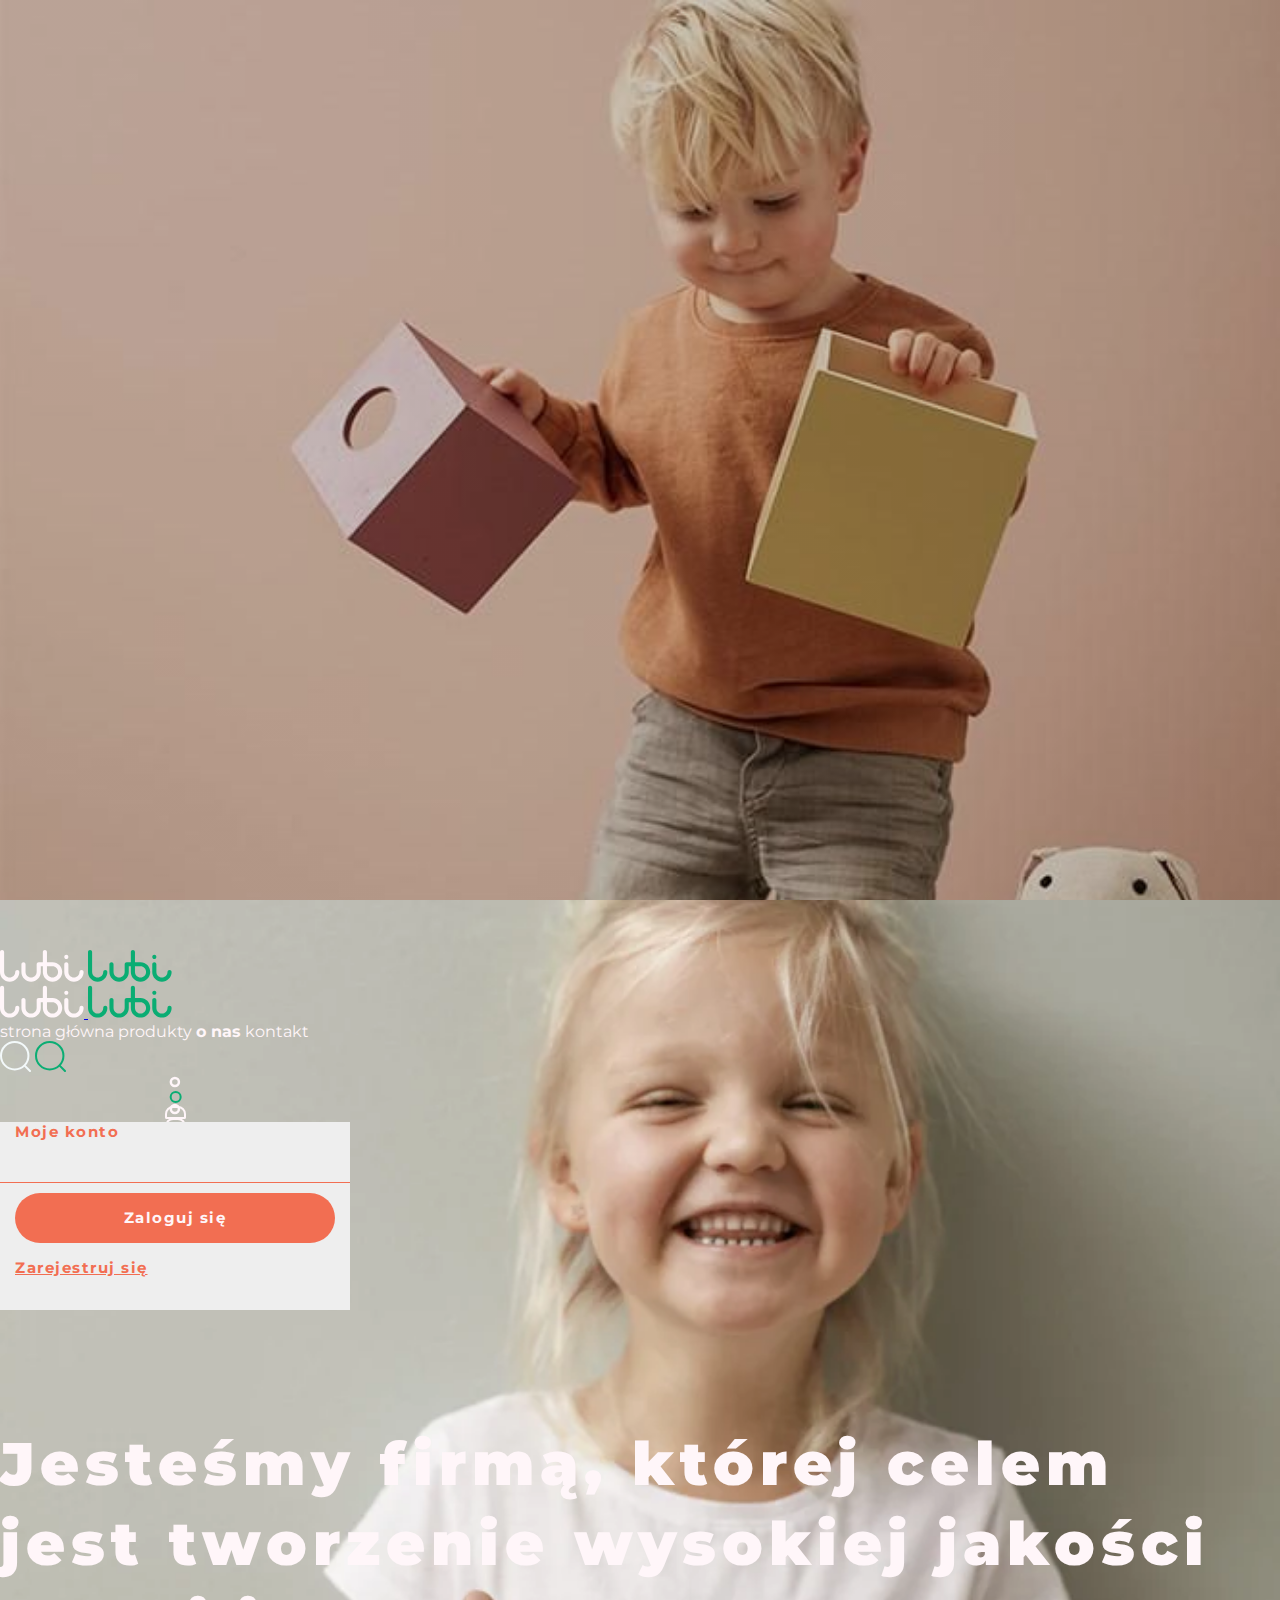
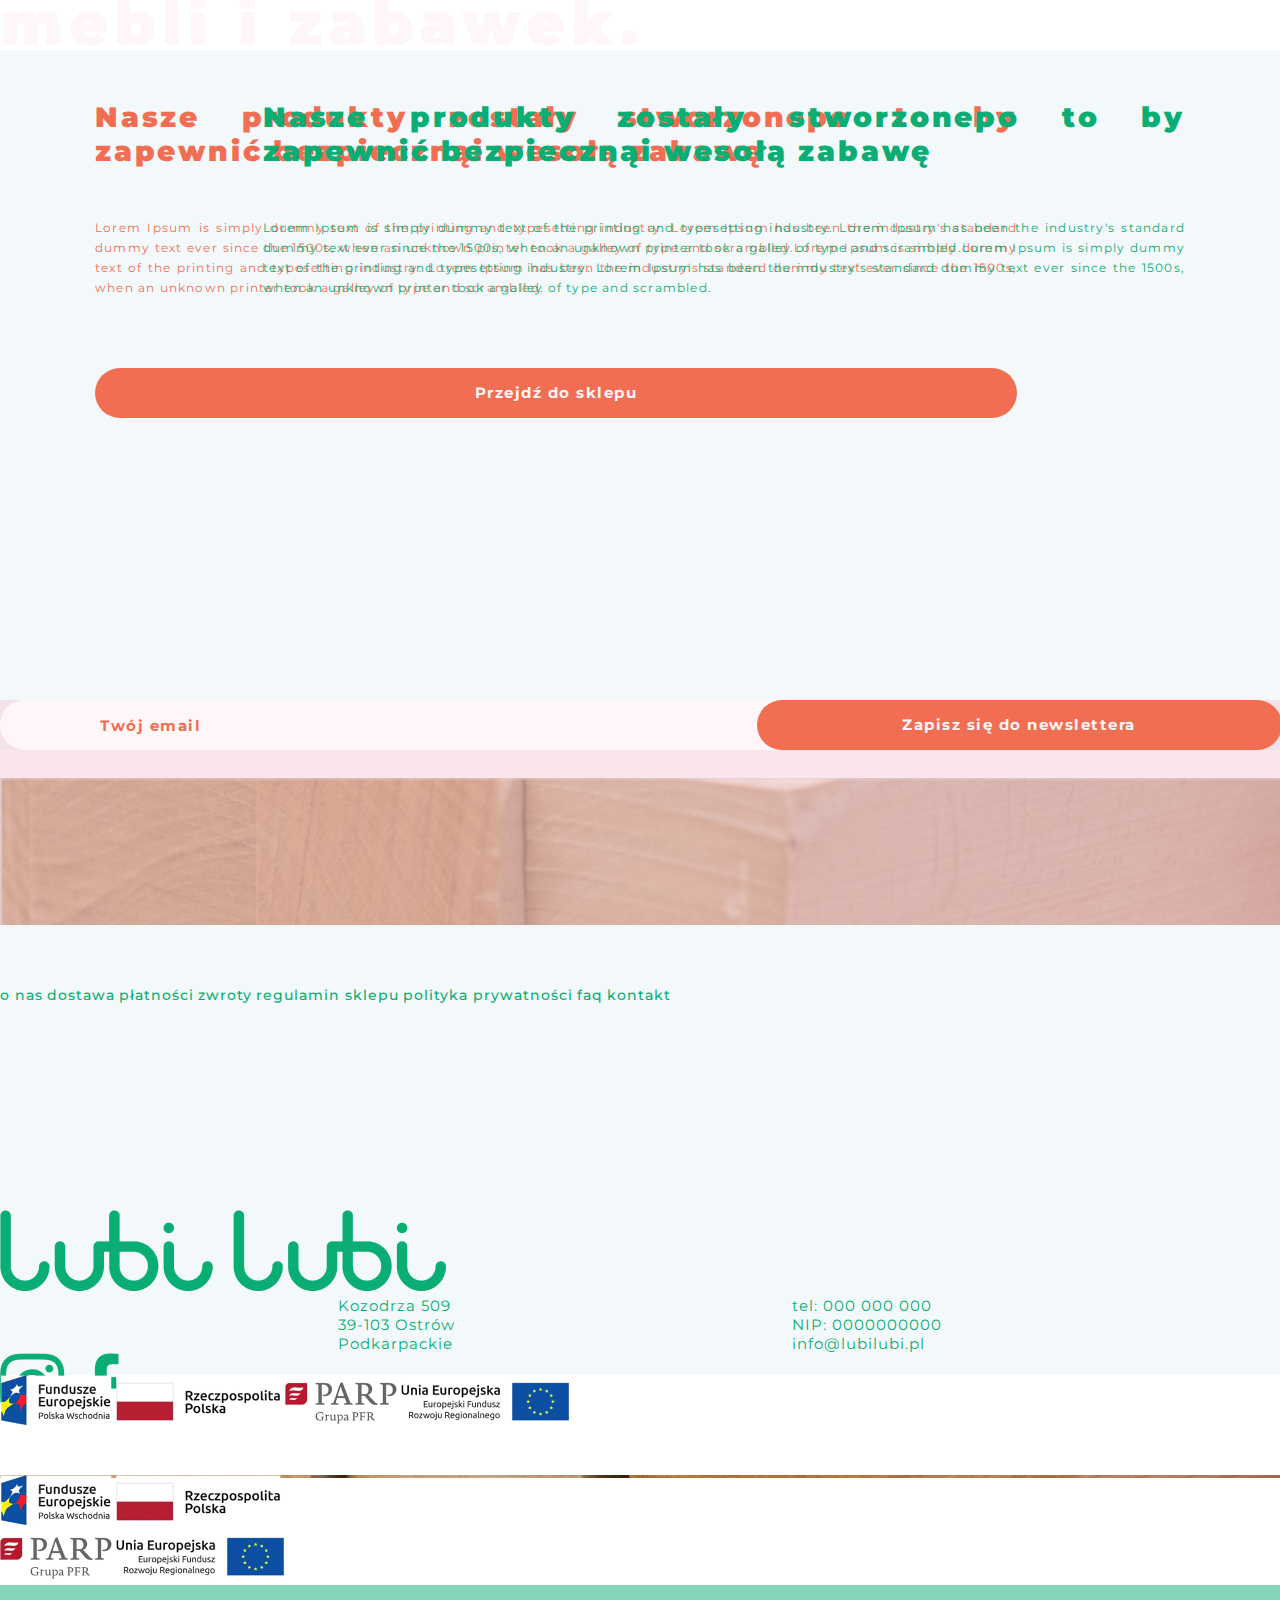
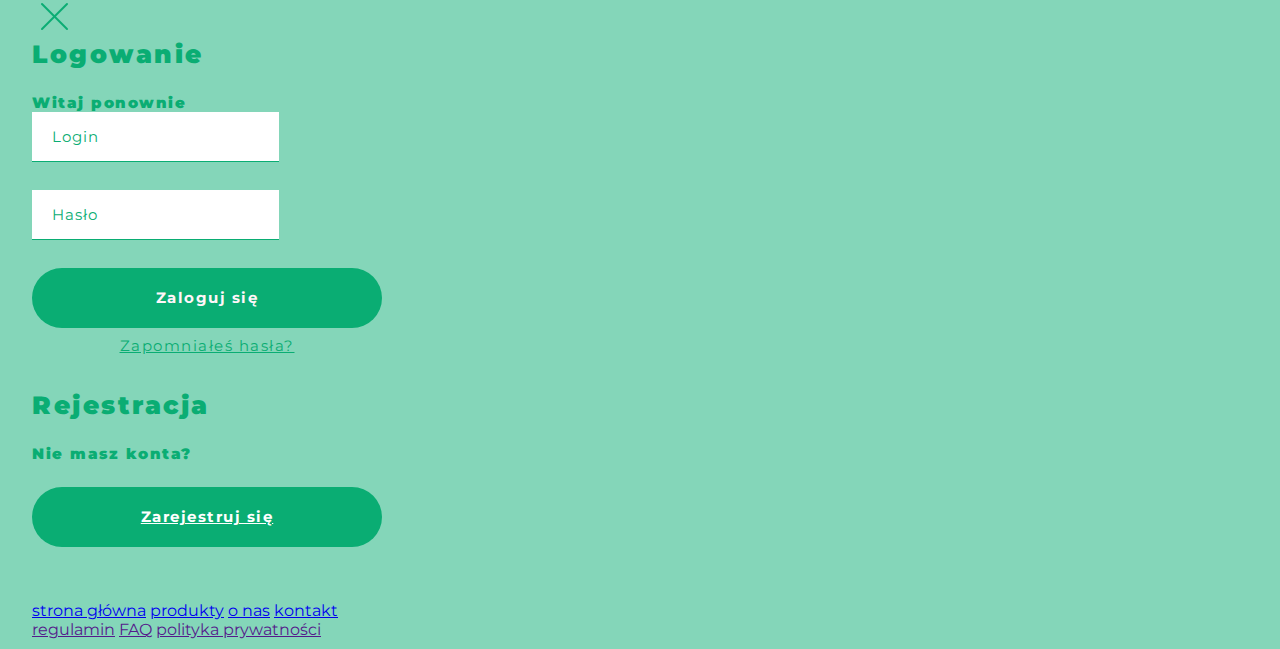
==== commit a9cd1b1f: "modified:   about.html 	modified:   cart.html 	modified:   contact.html 	modified:   index.html 	mod" ====
--- a/about.html
+++ b/about.html
@@ -29,11 +29,11 @@
               <a href="./contact.html" class="navigation-links">kontakt</a>
             </div>
             <div class="search-bar d-flex">
-                <input class="search-toolbar d-none d-lg-block" placeholder="szukaj" type="text">
+                <input class="search-toolbar d-none d-md-block d-lg-block" placeholder="szukaj" type="text">
                 
                 <div class="logo-wrapper d-flex align-items-center">
                   <div class="position-relative">
-                  <img data-zoom-white class="d-flex d-lg-none" src="./img/zoom-white.svg" alt="">
+                  <img data-zoom-white class="d-flex d-md-none d-lg-none" src="./img/zoom-white.svg" alt="">
                   <img class="d-none" data-zoom-green src="./img/zoom-green.svg" alt="">
                   <div data-overlay-circle class="position-absolute circle-icon-active-zoom d-none"></div>
                   </div>
@@ -196,7 +196,7 @@
     </div>
   </footer>
 
-  <section class="sponsor-section d-none d-lg-block">
+  <section class="sponsor-section d-none d-md-block d-lg-block">
     <div class="container h-100">
       <div class="d-flex justify-content-between align-items-center h-100">
 
@@ -209,7 +209,7 @@
     </div>
   </section>
 
-  <section class="sponsor-mobile d-block d-lg-none">
+  <section class="sponsor-mobile d-block d-md-none d-lg-none">
     <div class="container">
     <div class="row">
       <div class="col-12">
--- a/style.css
+++ b/style.css
@@ -1522,7 +1522,8 @@
   background: rgba(10, 173, 115, 0.5);
 }
 .modal .modal-content {
-  padding: 20px;
+  padding: 10px 32px;
+  overflow-y: hidden;
 }
 .modal .modal-header {
   border: none !important;
@@ -1607,8 +1608,8 @@
   letter-spacing: 1.5px;
 }
 .modal .register-wrapper {
-  margin-top: 47px;
-  margin-bottom: 47px;
+  margin-top: 34px;
+  margin-bottom: 34px;
 }
 .modal .register-wrapper button {
   margin-top: 24px;
@@ -1840,7 +1841,12 @@
   order: 2 !important;
 }
 
-@media (max-width: 768px) {
+@media (max-width: 400px) {
+  .hero-section .hero-section-wrapper .hero-text-h1 {
+    font-size: 32px !important;
+  }
+}
+@media (max-width: 991.98px) {
   .footer-section {
     height: auto;
   }
@@ -1867,6 +1873,8 @@
   .footer-section .logo-wrapper-footer .adress-logo-wrapper {
     display: flex;
     flex-direction: column;
+    justify-content: center;
+    align-items: center !important;
   }
   .footer-section .logo-wrapper-footer .adress-logo-wrapper .address-wrapper {
     display: flex;
@@ -1886,8 +1894,8 @@
     height: 100%;
   }
   .hamburger-menu {
-    width: 35px;
-    height: 29px;
+    width: 31px;
+    height: 31px;
   }
   .hero-section.hero-section-contact {
     height: 100vh;
@@ -2100,7 +2108,7 @@
   .hero-section {
     background-size: cover;
     height: 100vh;
-    background-position-x: -521px;
+    background-position-x: 70%;
     background-position-y: 179px;
     background-color: #d4e6e8;
     background-repeat: no-repeat;
@@ -2387,18 +2395,18 @@
     --bs-modal-bg: #d4e6e8;
   }
   #menuModal {
-    --bs-modal-bg: #F3F9FA;
+    --bs-modal-bg: #f3f9fa;
   }
   #menuModal .modal-body {
-    padding: 0px 12px;
+    padding: 0px;
   }
   #menuModal .menu-mobile-wrapper {
     margin-top: 118px;
   }
   #menuModal .menu-mobile-wrapper .menu-mobile-link {
     padding: 30px 10px;
-    border-bottom: 3px solid #0AAD73;
-    color: #0AAD73;
+    border-bottom: 3px solid #0aad73;
+    color: #0aad73;
     text-align: left;
     font-family: Montserrat;
     font-size: 25px;
@@ -2415,7 +2423,7 @@
   }
   #menuModal .mobile-menu-footer .mobile-footer-link {
     padding: 10px;
-    color: #0AAD73;
+    color: #0aad73;
     text-align: left;
     font-family: Montserrat;
     font-size: 20px;
@@ -2467,7 +2475,7 @@
     margin-top: 64px !important;
   }
   .hero-section-wrapper-product .hero-text-h1-product {
-    color: #0AAD73;
+    color: #0aad73;
     text-align: justify;
     font-family: Montserrat;
     font-size: 35px;
@@ -2492,7 +2500,7 @@
   }
   .products-wrapper-section .single-product-wrapper .mobile-wrapper-footer-product .circle-arrow-product {
     border-radius: 50px;
-    background: #FAE6EC;
+    background: #fae6ec;
     width: 70px;
     height: 70px;
     display: flex;
@@ -2528,7 +2536,7 @@
   }
   .homepage-product .card-product-small .mobile-wrapper-footer-product .circle-arrow-product {
     border-radius: 50px;
-    background: #FAE6EC;
+    background: #fae6ec;
     width: 70px;
     height: 70px;
     display: flex;
@@ -2572,10 +2580,10 @@
     height: 20px;
     width: 20px;
     border-radius: 50%;
-    background-color: #D6EBED;
+    background-color: #d6ebed;
   }
   .product-deital-carousel .carousel-indicators button.active {
-    background-color: #0AAD73;
+    background-color: #0aad73;
   }
   .hero-section.hero-section-register .logo-wrapper .data-register .circle-icon-active {
     top: -10px;
@@ -2597,6 +2605,150 @@
     position: relative;
   }
 }
+@media (min-width: 768px) and (max-width: 991.98px) {
+  .homepage-product .card-product-big {
+    height: auto;
+    padding-right: 0px !important;
+  }
+  .homepage-product .card-product-big .img-wrapper img {
+    height: 100% !important;
+  }
+  .benefits-tablet-clone {
+    margin-top: 24px;
+    padding: 0 36px;
+  }
+  .benefits-tablet-clone .single-wrapper {
+    width: 50%;
+  }
+  .benefits-tablet-clone .single-wrapper img {
+    margin-bottom: 21px;
+  }
+  .benefits-tablet-clone .single-wrapper .benefits-title {
+    color: #0aad73;
+    text-align: center;
+    font-family: Montserrat;
+    font-size: 12px;
+    font-style: normal;
+    font-weight: 700;
+    line-height: 20px; /* 166.667% */
+    letter-spacing: 1.2px;
+  }
+  .benefits-tablet-clone .single-wrapper .benefits-subtitle {
+    color: #0aad73;
+    text-align: center;
+    font-family: Montserrat;
+    font-size: 12px;
+    font-style: normal;
+    font-weight: 400;
+    line-height: 20px; /* 166.667% */
+    letter-spacing: 1.2px;
+  }
+  .hero-section .hero-section-wrapper .hero-text-h1 {
+    font-size: 60px;
+  }
+  .expirience-section {
+    padding: 64px 0;
+  }
+  .expirience-section .exp-wrapper-image {
+    margin: 0px !important;
+  }
+  .expirience-section .order-2 {
+    order: 1 !important;
+  }
+  .expirience-section .expirience-text .exp-small {
+    padding: 0 12px;
+  }
+  .expirience-section .exp-wrapper-image {
+    display: flex;
+    justify-content: center;
+    align-items: center;
+  }
+  .expirience-section .exp-wrapper-image .img-wrapper-exp img {
+    padding: 0 40px;
+  }
+  .footer-section .logo-wrapper-footer .adress-logo-wrapper {
+    flex-direction: row;
+  }
+  .footer-section .logo-wrapper-footer .adress-logo-wrapper .address-wrapper {
+    width: 50%;
+    justify-content: space-between;
+  }
+  .hero-section-contact .faces-right {
+    width: 38% !important;
+    height: auto !important;
+  }
+  .hero-section-contact .faces-left {
+    width: 38% !important;
+    height: auto !important;
+  }
+  .contact-form .got-question-small {
+    max-width: none;
+    margin-bottom: 32px;
+  }
+  .products-wrapper-section {
+    padding: 0 20px;
+  }
+  .products-wrapper-section .p-0 {
+    padding: 0 16px !important;
+  }
+  .filter-section .container {
+    padding: 0 !important;
+  }
+  .filter-section .selctor-wrapper [data-dropdown-wrapper] {
+    margin-bottom: 0;
+    padding: 16px;
+  }
+  .hero-section-product .hero-section-wrapper-product .hero-text-h1-product {
+    text-align: center;
+  }
+  .hero-section.hero-section-product .product-hero-img-wrapper img {
+    width: 70%;
+  }
+  .product-deital-carousel .carousel {
+    height: 650px;
+  }
+  .product-deital-carousel .carousel .carousel-item {
+    height: 550px;
+  }
+  .product-deital-carousel .carousel .carousel-item img {
+    height: 100%;
+    -o-object-fit: contain;
+       object-fit: contain;
+  }
+  .product-deital-carousel .carousel .carousel-item .background-prod {
+    height: 550px;
+  }
+  .product-deital-carousel .carousel .carousel-item .background-prod img {
+    -o-object-fit: contain;
+       object-fit: contain;
+    height: 100%;
+  }
+  .price-n-quantity {
+    flex-direction: column !important;
+    margin-bottom: 0px !important;
+    margin-top: 0px !important;
+    justify-content: flex-end !important;
+    align-items: end !important;
+  }
+  .img-wrapper-about-text {
+    margin-top: 0px !important;
+    display: flex;
+    flex-direction: column;
+    padding: 0 100px !important;
+    justify-content: center;
+    align-items: center;
+  }
+  .img-wrapper-about-text .big-text {
+    margin-bottom: 0px !important;
+  }
+  .about-us-section-two .small-text {
+    margin-top: 50px !important;
+  }
+  .hero-section.hero-section-about .about-hero-main h1 {
+    line-height: 80px;
+    font-size: 60px;
+  }
+}
 .show-more-section .col-12 {
   padding: 0px;
 }
@@ -2624,25 +2776,10 @@
   width: 100%;
 }
 
-@media (min-width: 1200px) {
-  .hero-section {
-    background-position-x: -200px;
-  }
-  .newsletter-section {
-    background-position-y: -160px;
-  }
-  .expirience-section {
-    padding-left: 140px;
-  }
-}
-@media (min-width: 1400px) {
-  .hero-section {
-    background-position-x: 0px;
-  }
-  .newsletter-section {
-    background-position-y: -250px;
-  }
-}
+.search-toolbar {
+  display: none;
+}
+
 @keyframes down {
   from {
     background-position-y: 179px;
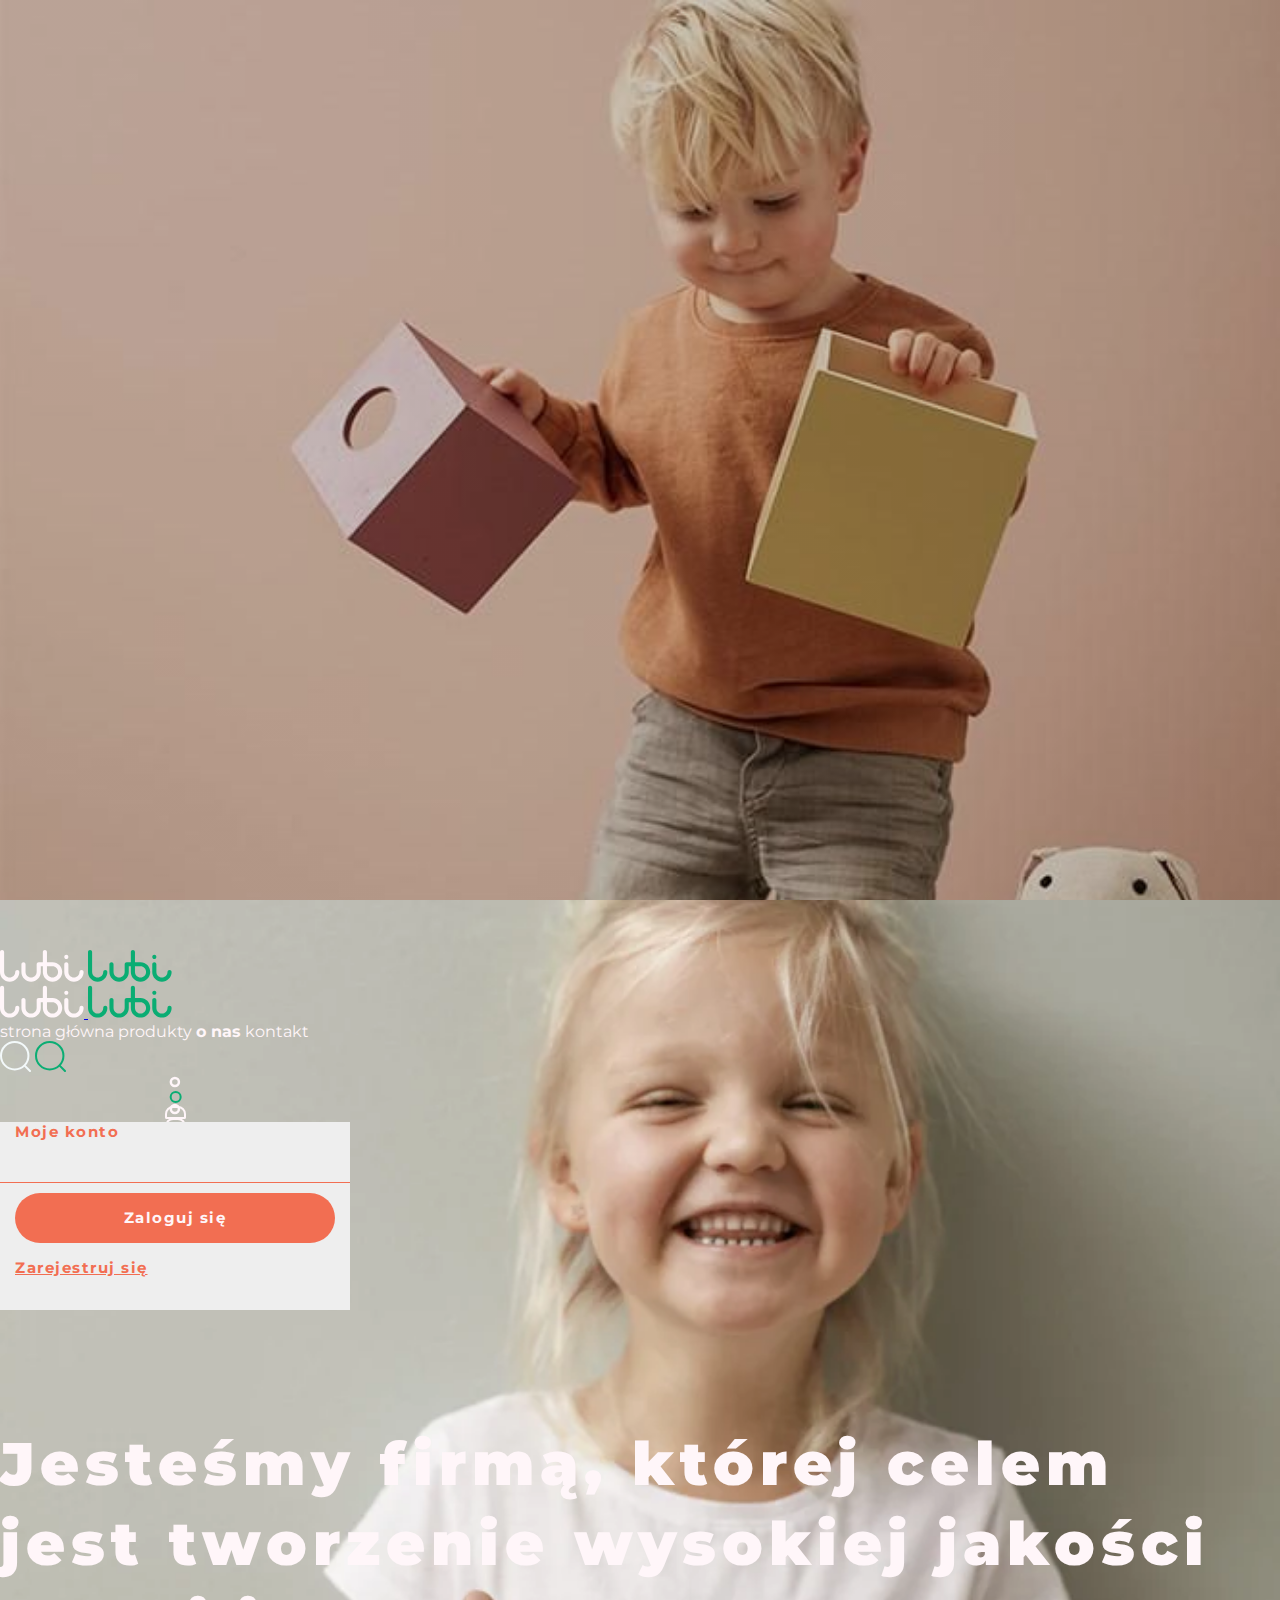
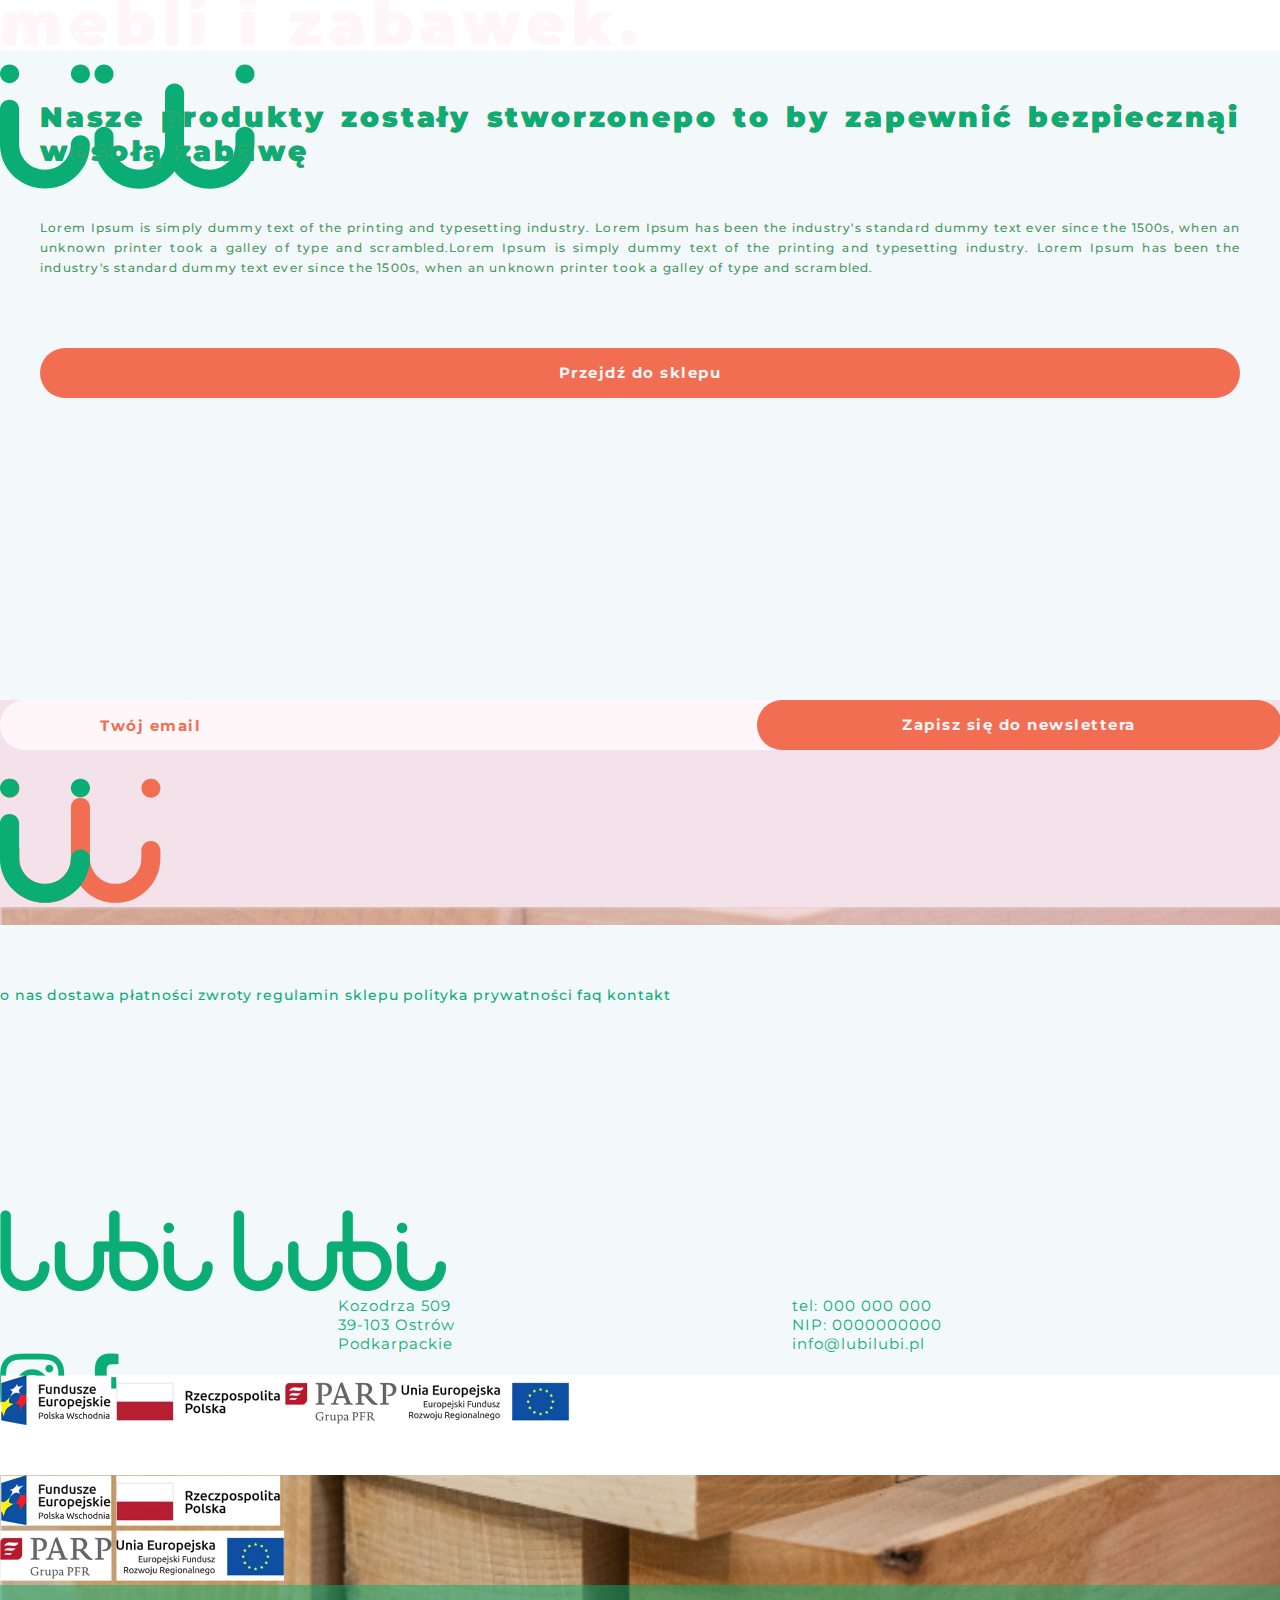
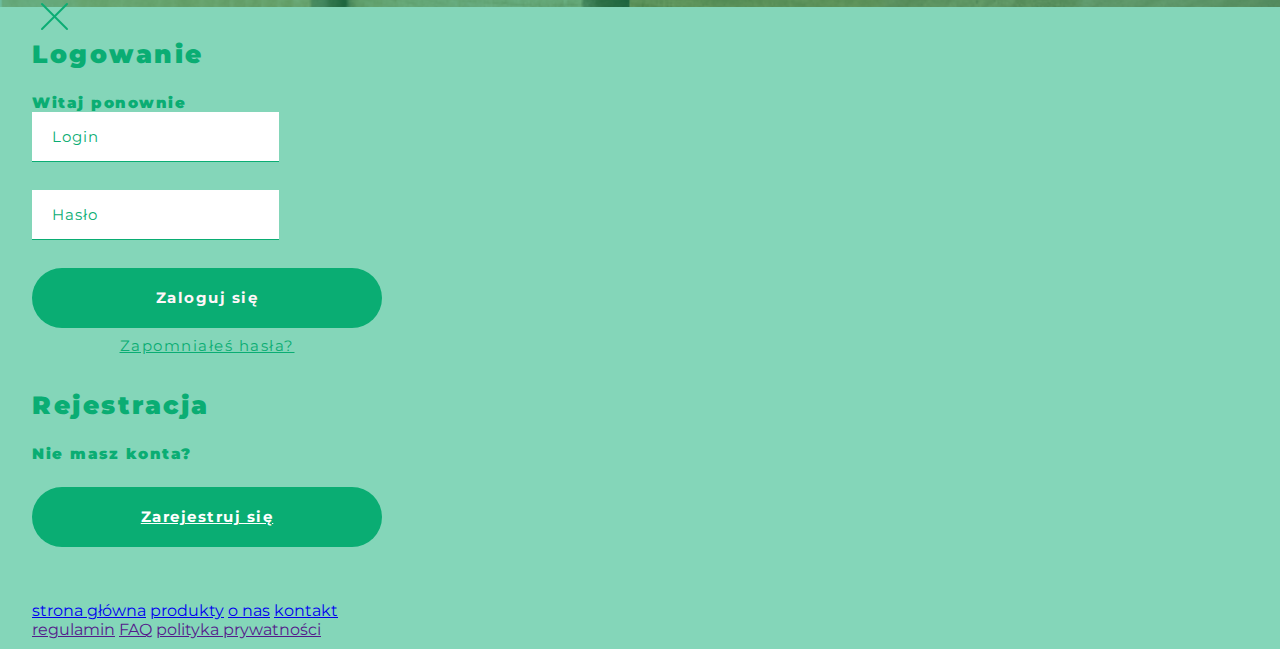
==== commit c22aafcd: "fixy" ====
--- a/about.html
+++ b/about.html
@@ -10,7 +10,7 @@
   <body>
     
    
-    <section data-hero-section-about class="hero-section hero-section-about">
+    <section data-hero-section-about class="hero-section hero-section-about position-relative">
       <div class="position-absolute shadow d-none"></div>
       <div class="container ">
         <div class="col-12">
@@ -28,13 +28,13 @@
               <a href="/" class="navigation-links active">o nas</a>
               <a href="./contact.html" class="navigation-links">kontakt</a>
             </div>
-            <div class="search-bar d-flex">
+            <div class="search-bar d-flex align-items-center">
                 <input class="search-toolbar d-none d-md-block d-lg-block" placeholder="szukaj" type="text">
                 
                 <div class="logo-wrapper d-flex align-items-center">
                   <div class="position-relative">
                   <img data-zoom-white class="d-flex d-md-none d-lg-none" src="./img/zoom-white.svg" alt="">
-                  <img class="d-none" data-zoom-green src="./img/zoom-green.svg" alt="">
+                  <img class="d-none d-md-none" data-zoom-green src="./img/zoom-green.svg" alt="">
                   <div data-overlay-circle class="position-absolute circle-icon-active-zoom d-none"></div>
                   </div>
                 <div data-person-logo class="person-logo position-relative">
@@ -89,6 +89,19 @@
         </div>
       </div>
       </div>
+
+      <svg class="position-absolute single-faces-about-left" xmlns="http://www.w3.org/2000/svg" width="90" height="125" viewBox="0 0 90 125" fill="none">
+        <path d="M45 124.514C20.1905 124.514 0 104.837 0 80.6336V45.0765C0 39.9013 4.27611 35.7297 9.58091 35.7297C14.8857 35.7297 19.1416 39.9014 19.1416 45.0568V80.6139C19.1416 94.5259 30.7396 105.84 45 105.84C59.2604 105.84 70.8584 94.5259 70.8584 80.6139C70.8584 75.4584 75.1546 71.2868 80.4191 71.2868C85.6836 71.2868 89.9798 75.4584 89.9798 80.6139C89.9798 104.817 69.7893 124.514 44.9798 124.514" fill="#0AAD73"/>
+        <path d="M9.56074 19.1681C4.27611 19.1681 0 14.9768 0 9.84101C0 4.70521 4.27611 0.513916 9.56074 0.513916C14.8454 0.513916 19.1215 4.68553 19.1215 9.84101C19.1215 14.9965 14.8454 19.1681 9.56074 19.1681Z" fill="#0AAD73"/>
+        <path d="M80.4396 19.1681C75.155 19.1681 70.8789 14.9965 70.8789 9.84101C70.8789 4.68553 75.155 0.513916 80.4396 0.513916C85.7243 0.513916 90.0004 4.68553 90.0004 9.84101C90.0004 14.9965 85.7243 19.1681 80.4396 19.1681Z" fill="#0AAD73"/>
+        </svg>
+
+        <svg class="position-absolute single-faces-about-right" xmlns="http://www.w3.org/2000/svg" width="161" height="125" viewBox="0 0 161 125" fill="none">
+          <path d="M45.237 124.751C20.56 124.751 0.5 104.717 0.5 80.0723V72.3609C0.5 67.1139 4.77208 62.8474 9.99936 62.8474C15.2266 62.8474 19.5252 67.1139 19.5252 72.3609V80.0723C19.5252 94.2233 31.0677 105.751 45.237 105.751C59.4064 105.751 70.9489 94.2233 70.9489 80.0723C70.9489 74.8254 75.2209 70.5589 80.4747 70.5589C85.7285 70.5589 89.974 74.8254 89.974 80.0723C89.974 104.717 69.914 124.751 45.237 124.751Z" fill="#0AAD73"/>
+          <path d="M9.99936 19.546C4.74555 19.546 0.5 15.3059 0.5 10.059C0.5 4.81197 4.74555 0.572021 9.99936 0.572021C15.2532 0.572021 19.4986 4.81197 19.4986 10.059C19.4986 15.3059 15.2532 19.546 9.99936 19.546Z" fill="#0AAD73"/>
+          <path d="M151 19.5462C145.746 19.5462 141.501 15.3062 141.501 10.0592C141.501 4.81221 145.746 0.572266 151 0.572266C156.254 0.572266 160.5 4.81221 160.5 10.0592C160.5 15.3062 156.254 19.5462 151 19.5462Z" fill="#0AAD73"/>
+          <path d="M160.5 72.3305V80.0685C160.5 104.713 140.414 124.747 115.763 124.747C91.1129 124.747 71.0264 104.713 71.0264 80.0685V29.0297C71.0264 23.7827 75.2984 19.5427 80.5256 19.5427C85.7529 19.5427 90.0515 23.8092 90.0515 29.0297V80.0685C90.0515 94.2194 101.567 105.747 115.737 105.747C129.906 105.747 141.449 94.2194 141.449 80.0685V72.3305C141.449 67.0835 145.721 62.8436 150.975 62.8436C156.228 62.8436 160.474 67.11 160.474 72.3305" fill="#0AAD73"/>
+        </svg>
     </section>
 
 
@@ -99,7 +112,7 @@
                 <div class="col-12 col-lg-6 p-0 order-2">
                     <div class="img-wrapper-about"></div>
                 </div>
-                <div style=" background-color: #FFF6F9;" class="col-12 col-lg-6 p-0 order-1">
+                <div style=" background-color: #FFF6F9;" class="col-12 col-lg-6 p-0 order-1 position-relative">
                     <div class="wrapper-padding">
                     <div class="img-wrapper-about-text">
                         <p class="big-text">Nasze produkty zostały stworzonepo to by zapewnić bezpiecznąi wesołą zabawę </p>
@@ -107,7 +120,12 @@
                         <button class="green-btn orange-btn">Przejdź do sklepu</button>
                     </div>
                 </div>
-
+                <svg class="position-absolute orange-faces-single-right" xmlns="http://www.w3.org/2000/svg" width="161" height="125" viewBox="0 0 161 125" fill="none">
+                  <path d="M45.1492 124.872C20.4722 124.872 0.412109 104.839 0.412109 80.1937V72.4822C0.412109 67.2352 4.68419 62.9688 9.91147 62.9688C15.1387 62.9688 19.4373 67.2352 19.4373 72.4822V80.1937C19.4373 94.3446 30.9798 105.872 45.1492 105.872C59.3185 105.872 70.861 94.3446 70.861 80.1937C70.861 74.9467 75.133 70.6802 80.3868 70.6802C85.6406 70.6802 89.8861 74.9467 89.8861 80.1937C89.8861 104.839 69.8261 124.872 45.1492 124.872Z" fill="#F26E52"/>
+                  <path d="M9.91147 19.6673C4.65766 19.6673 0.412109 15.4273 0.412109 10.1803C0.412109 4.93331 4.65766 0.693359 9.91147 0.693359C15.1653 0.693359 19.4108 4.93331 19.4108 10.1803C19.4108 15.4273 15.1653 19.6673 9.91147 19.6673Z" fill="#F26E52"/>
+                  <path d="M150.912 19.6675C145.659 19.6675 141.413 15.4275 141.413 10.1805C141.413 4.93355 145.659 0.693604 150.912 0.693604C156.166 0.693604 160.412 4.93355 160.412 10.1805C160.412 15.4275 156.166 19.6675 150.912 19.6675Z" fill="#F26E52"/>
+                  <path d="M160.412 72.4518V80.1898C160.412 104.835 140.326 124.869 115.675 124.869C91.025 124.869 70.9385 104.835 70.9385 80.1898V29.151C70.9385 23.904 75.2105 19.6641 80.4378 19.6641C85.665 19.6641 89.9636 23.9305 89.9636 29.151V80.1898C89.9636 94.3408 101.48 105.868 115.649 105.868C129.818 105.868 141.361 94.3408 141.361 80.1898V72.4518C141.361 67.2048 145.633 62.9649 150.887 62.9649C156.14 62.9649 160.386 67.2313 160.386 72.4518" fill="#F26E52"/>
+                </svg>
                 </div>
             </div>
         </div>
@@ -116,7 +134,7 @@
     <section class="about-us-section-two">
         <div class="container-fluid h-100 ">
            <div class="row h-100">
-            <div style=" background-color: #F3F9FA;" class="col-12 col-lg-6 p-0">
+            <div style=" background-color: #F3F9FA;" class="col-12 col-lg-6 p-0 position-relative">
                 <div class="wrapper-padding">
                 <div class="img-wrapper-about-text">
                     <p class="big-text">Nasze produkty zostały stworzonepo to by zapewnić bezpiecznąi wesołą zabawę </p>
@@ -124,7 +142,11 @@
                    
                 </div>
             </div>
-
+            <svg class="position-absolute single-green-face-left" xmlns="http://www.w3.org/2000/svg" width="90" height="125" viewBox="0 0 90 125" fill="none">
+              <path d="M45 124.694C20.1905 124.694 0 105.016 0 80.8131V45.256C0 40.0808 4.27611 35.9092 9.58091 35.9092C14.8857 35.9092 19.1416 40.0808 19.1416 45.2363V80.7934C19.1416 94.7053 30.7396 106.02 45 106.02C59.2604 106.02 70.8584 94.7053 70.8584 80.7934C70.8584 75.6379 75.1546 71.4663 80.4191 71.4663C85.6836 71.4663 89.9798 75.6379 89.9798 80.7934C89.9798 104.997 69.7893 124.694 44.9798 124.694" fill="#0AAD73"/>
+              <path d="M9.56074 19.3476C4.27611 19.3476 0 15.1563 0 10.0205C0 4.88465 4.27611 0.693359 9.56074 0.693359C14.8454 0.693359 19.1215 4.86497 19.1215 10.0205C19.1215 15.1759 14.8454 19.3476 9.56074 19.3476Z" fill="#0AAD73"/>
+              <path d="M80.4396 19.3476C75.155 19.3476 70.8789 15.1759 70.8789 10.0205C70.8789 4.86497 75.155 0.693359 80.4396 0.693359C85.7243 0.693359 90.0004 4.86497 90.0004 10.0205C90.0004 15.1759 85.7243 19.3476 80.4396 19.3476Z" fill="#0AAD73"/>
+              </svg>
             </div>
                 <div class="col-12 col-lg-6 p-0">
                     <div class="img-wrapper-about"></div>
@@ -232,7 +254,7 @@
 
   <div class="modal fade modal-about-us" id="loginModal" tabindex="-1" aria-labelledby="loginModalLabel" aria-hidden="true">
     
-    <div class="modal-dialog modal-dialog-centered modal-lg modal-fullscreen-sm-down">
+    <div class="modal-dialog modal-dialog-centered modal-lg modal-fullscreen-lg-down">
       <div class="modal-content">
         <div class="modal-header border-none">
           <h5 class="modal-title" id="loginModalLabel"></h5>
--- a/style.css
+++ b/style.css
@@ -4,6 +4,139 @@
   margin: 0;
   padding: 0;
   font-family: "Montserrat", sans-serif;
+}
+
+.footer-product-detail {
+  background-color: #fff6f9 !important;
+}
+.footer-product-detail .link-wrapper .footer-link {
+  color: #f26e52 !important;
+}
+.footer-product-detail .logo-wrapper-footer {
+  background-color: #fff6f9 !important;
+}
+.footer-product-detail .logo-wrapper-footer .address-wrapper .footer-section-address {
+  color: #f26e52 !important;
+}
+
+.additional-info-about-product {
+  margin-top: 32px;
+}
+.additional-info-about-product .svg-wrapper {
+  --bs-gutter-x: 0.5rem;
+}
+.additional-info-about-product .svg-text-wrapper {
+  display: flex;
+  flex-direction: column;
+  justify-content: center;
+  align-items: center;
+}
+.additional-info-about-product .orange,
+.additional-info-about-product .green,
+.additional-info-about-product .pink,
+.additional-info-about-product .gray,
+.additional-info-about-product .blue {
+  transition: 0.4s;
+}
+.additional-info-about-product .orange:hover {
+  background: #f26e52;
+  box-shadow: 0px 4px 4px 0px rgba(242, 110, 82, 0.5);
+  cursor: pointer;
+}
+.additional-info-about-product .green:hover {
+  background: #0aad73;
+  box-shadow: 0px 4px 4px 0px rgba(10, 173, 115, 0.5);
+  cursor: pointer;
+}
+.additional-info-about-product .pink:hover {
+  background: #f5ccd9;
+  box-shadow: 0px 4px 4px 0px rgba(245, 204, 217, 0.5);
+  cursor: pointer;
+}
+.additional-info-about-product .gray:hover {
+  background: #e1e1e1;
+  box-shadow: 0px 4px 4px 0px rgba(188, 188, 188, 0.5);
+  cursor: pointer;
+}
+.additional-info-about-product .blue:hover {
+  background: #add6db;
+  box-shadow: 0px 4px 4px 0px rgba(173, 214, 219, 0.5);
+  cursor: pointer;
+}
+.additional-info-about-product [data-icon-tick] {
+  cursor: pointer;
+}
+.additional-info-about-product [data-product-detail-arrow] {
+  right: 5%;
+  top: 40%;
+  transition: 0.4s;
+}
+.additional-info-about-product .color-text-prod {
+  color: #0aad73;
+  font-family: Montserrat;
+  font-size: 12px;
+  font-style: normal;
+  font-weight: 500;
+  line-height: 20.608px; /* 171.735% */
+  letter-spacing: 0.412px;
+  margin-bottom: 0;
+  text-align: center;
+  margin-top: 5px;
+}
+.additional-info-about-product .custom-dropdown-product {
+  margin-bottom: 30px;
+  background: #f3f9fa;
+  color: #0aad73;
+  text-align: justify;
+  font-family: Montserrat;
+  font-size: 15px;
+  font-style: normal;
+  font-weight: 700;
+  line-height: 20px;
+  letter-spacing: 1.5px;
+  padding: 15px 20px;
+  width: 100%;
+  border: none;
+}
+.additional-info-about-product .img-icon-prod {
+  width: 50px;
+  height: 50px;
+  margin-bottom: 5px;
+}
+.additional-info-about-product .how-to-info-wrapper {
+  background: #f3f9fa;
+  padding: 20px 50px;
+}
+.additional-info-about-product .how-to-info-wrapper .info-href {
+  color: #0aad73;
+  text-align: center;
+  font-family: Montserrat;
+  font-size: 12px;
+  font-style: normal;
+  font-weight: 500;
+  line-height: 20.608px; /* 171.735% */
+  letter-spacing: 0.412px;
+  text-decoration: none;
+}
+.additional-info-about-product .how-to-info-wrapper .info-href:hover {
+  text-decoration: underline;
+  font-weight: 700;
+}
+.additional-info-about-product [data-product-detail-shipping-wrapper] {
+  background: #f3f9fa;
+  padding: 20px 10px;
+}
+.additional-info-about-product [data-product-detail-shipping-wrapper] .shipping-text {
+  color: #0aad73;
+  text-align: center;
+  font-family: Montserrat;
+  font-size: 9.294px;
+  font-style: normal;
+  font-weight: 500;
+  line-height: 15.96px; /* 171.735% */
+  letter-spacing: 0.319px;
+  margin-bottom: 0;
+  height: 35px;
 }
 
 .hero-section.hero-section-product {
@@ -1841,6 +1974,14 @@
   order: 2 !important;
 }
 
+@media (max-width: 440px) {
+  [data-svg-icon-prod] {
+    width: 90%;
+  }
+  [data-icon-tick] {
+    width: 90%;
+  }
+}
 @media (max-width: 400px) {
   .hero-section .hero-section-wrapper .hero-text-h1 {
     font-size: 32px !important;
@@ -2748,12 +2889,29 @@
     line-height: 80px;
     font-size: 60px;
   }
+  .modal .modal-login-content {
+    width: 100% !important;
+    margin-top: 140px !important;
+  }
 }
 .show-more-section .col-12 {
   padding: 0px;
 }
 .show-more-section .col-12 .text-wrapper {
   padding: 0px 32px;
+}
+
+.green-input {
+  border-bottom: 1px solid #0aad73 !important;
+  color: #0aad73 !important;
+}
+
+.green-input::-moz-placeholder {
+  color: #0aad73 !important;
+}
+
+.green-input::placeholder {
+  color: #0aad73 !important;
 }
 
 .product-detail-href {
@@ -2807,4 +2965,154 @@
   to {
     background-position-y: 179px;
   }
+}
+.search-bar .search-toolbar {
+  padding-bottom: 2px;
+}
+
+@media (min-width: 992px) and (max-width: 1399.98px) {
+  .hero-section .navigation-links-wrapper {
+    width: 452px;
+  }
+  .newsletter-section {
+    background-position-y: 50%;
+  }
+  [data-benefits-wrapper] .single-wrapper {
+    margin-right: 0px !important;
+    width: 50% !important;
+    padding: 0;
+  }
+  [data-benefits-wrapper] .single-wrapper [data-benefit-one],
+  [data-benefits-wrapper] .single-wrapper [data-benefit-two],
+  [data-benefits-wrapper] .single-wrapper [data-benefit-three],
+  [data-benefits-wrapper] .single-wrapper [data-benefit-four] {
+    padding: 0 10px !important;
+  }
+  .hero-section .hero-section-wrapper {
+    margin-top: 90px;
+  }
+  .homepage-product .product-wrapper-two .our-products-wrapper {
+    padding: 50px 50px;
+  }
+  .expirience-section {
+    padding: 64px 0;
+  }
+  .expirience-section .exp-wrapper-image .img-wrapper-exp img {
+    padding: 0px 40px;
+    width: 88%;
+  }
+  .expirience-section .expirience-text {
+    padding-right: 0px !important;
+    padding-left: 105px;
+  }
+  .about-us-section .wrapper-padding .img-wrapper-about-text {
+    padding: 50px 40px;
+  }
+  .about-us-section .wrapper-padding {
+    margin-right: 0px;
+  }
+  .about-us-section-two .wrapper-padding .img-wrapper-about-text {
+    padding: 50px 40px;
+  }
+  .about-us-section-two .wrapper-padding {
+    margin-left: 0px;
+  }
+  .hero-section.hero-section-contact .faces-left {
+    top: 40%;
+    width: 30%;
+  }
+  .hero-section.hero-section-contact .faces-right {
+    right: 0%;
+    top: 15%;
+    width: 30%;
+  }
+}
+@media (min-width: 992px) and (max-width: 1399.98px) and (min-height: 767px) and (max-height: 860px) {
+  .hero-section {
+    height: 100%;
+  }
+  .hero-section.hero-section-product {
+    height: 100%;
+  }
+  .hero-section.hero-section-about {
+    height: 100vh;
+  }
+  .hero-section.hero-section-about .about-hero-main {
+    margin-top: 160px;
+  }
+  .hero-section.hero-section-contact {
+    height: 100vh;
+  }
+  .hero-section.hero-section-register {
+    height: 100%;
+  }
+  .hero-section.hero-section-contact .faces-left {
+    top: 59%;
+    width: 25%;
+  }
+  .hero-section.hero-section-contact .faces-right {
+    right: 0%;
+    top: 15%;
+    width: 25%;
+  }
+}
+[data-img-one],
+[data-img-two] {
+  max-height: 328px;
+}
+
+@media (min-width: 1200px) {
+  .newsletter-section {
+    background-position-y: 50%;
+  }
+}
+@media (min-width: 1200px) and (min-height: 767px) and (max-height: 870px) {
+  .hero-section {
+    height: 100%;
+  }
+  .hero-section.hero-section-product {
+    height: 100%;
+  }
+  .hero-section.hero-section-about {
+    height: 100vh;
+  }
+  .hero-section.hero-section-about .about-hero-main {
+    margin-top: 160px;
+  }
+  .hero-section.hero-section-contact {
+    height: 100vh;
+  }
+  .hero-section.hero-section-register {
+    height: 100%;
+  }
+}
+.single-faces-homepage {
+  top: 10%;
+  left: -12%;
+}
+
+.single-faces-about-left {
+  top: 20%;
+  left: 5%;
+}
+
+.single-faces-about-right {
+  right: 9%;
+  top: 64%;
+}
+
+.orange-faces-single-right {
+  top: 55%;
+  right: 19%;
+}
+
+.single-green-face-left {
+  top: 60%;
+  left: 15%;
+}
+
+@media (min-width: 1599px) {
+  .about-us-section .wrapper-padding .img-wrapper-about-text {
+    padding-right: 220px;
+  }
 }/*# sourceMappingURL=style.css.map */